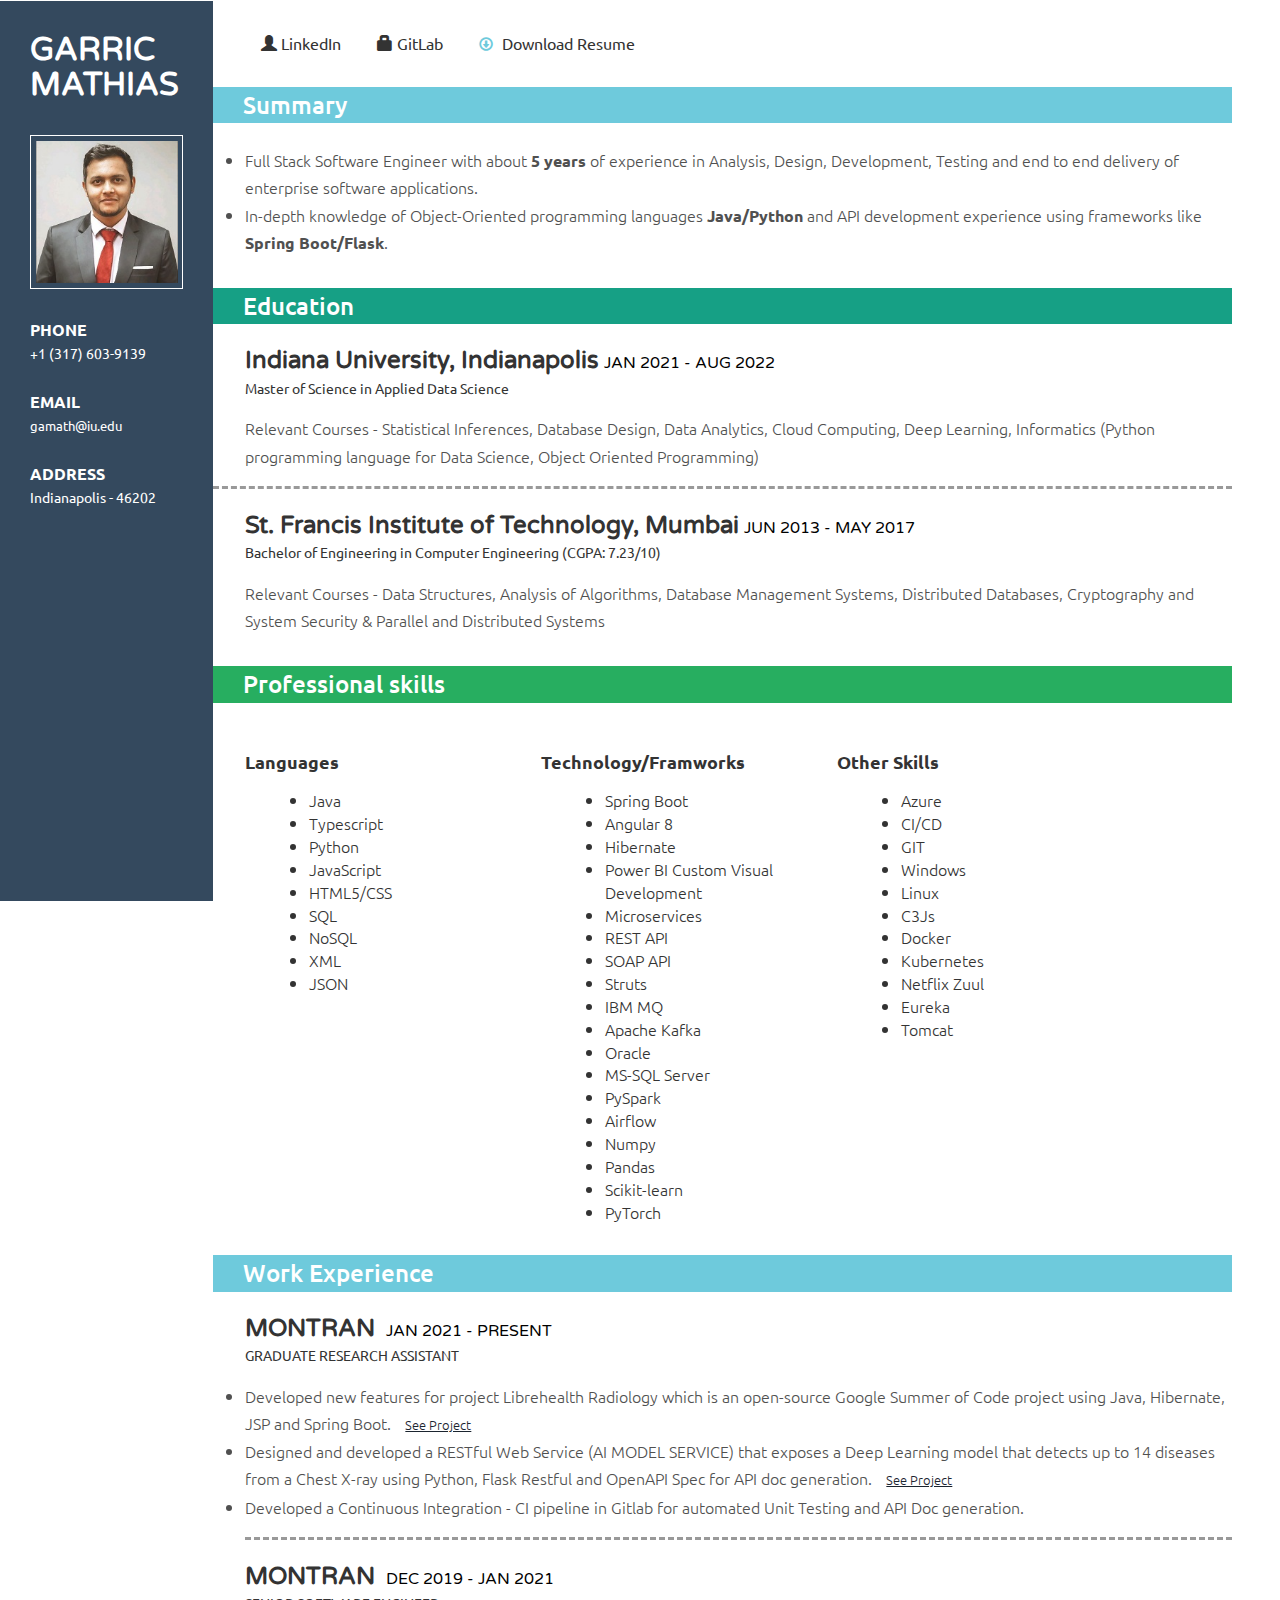
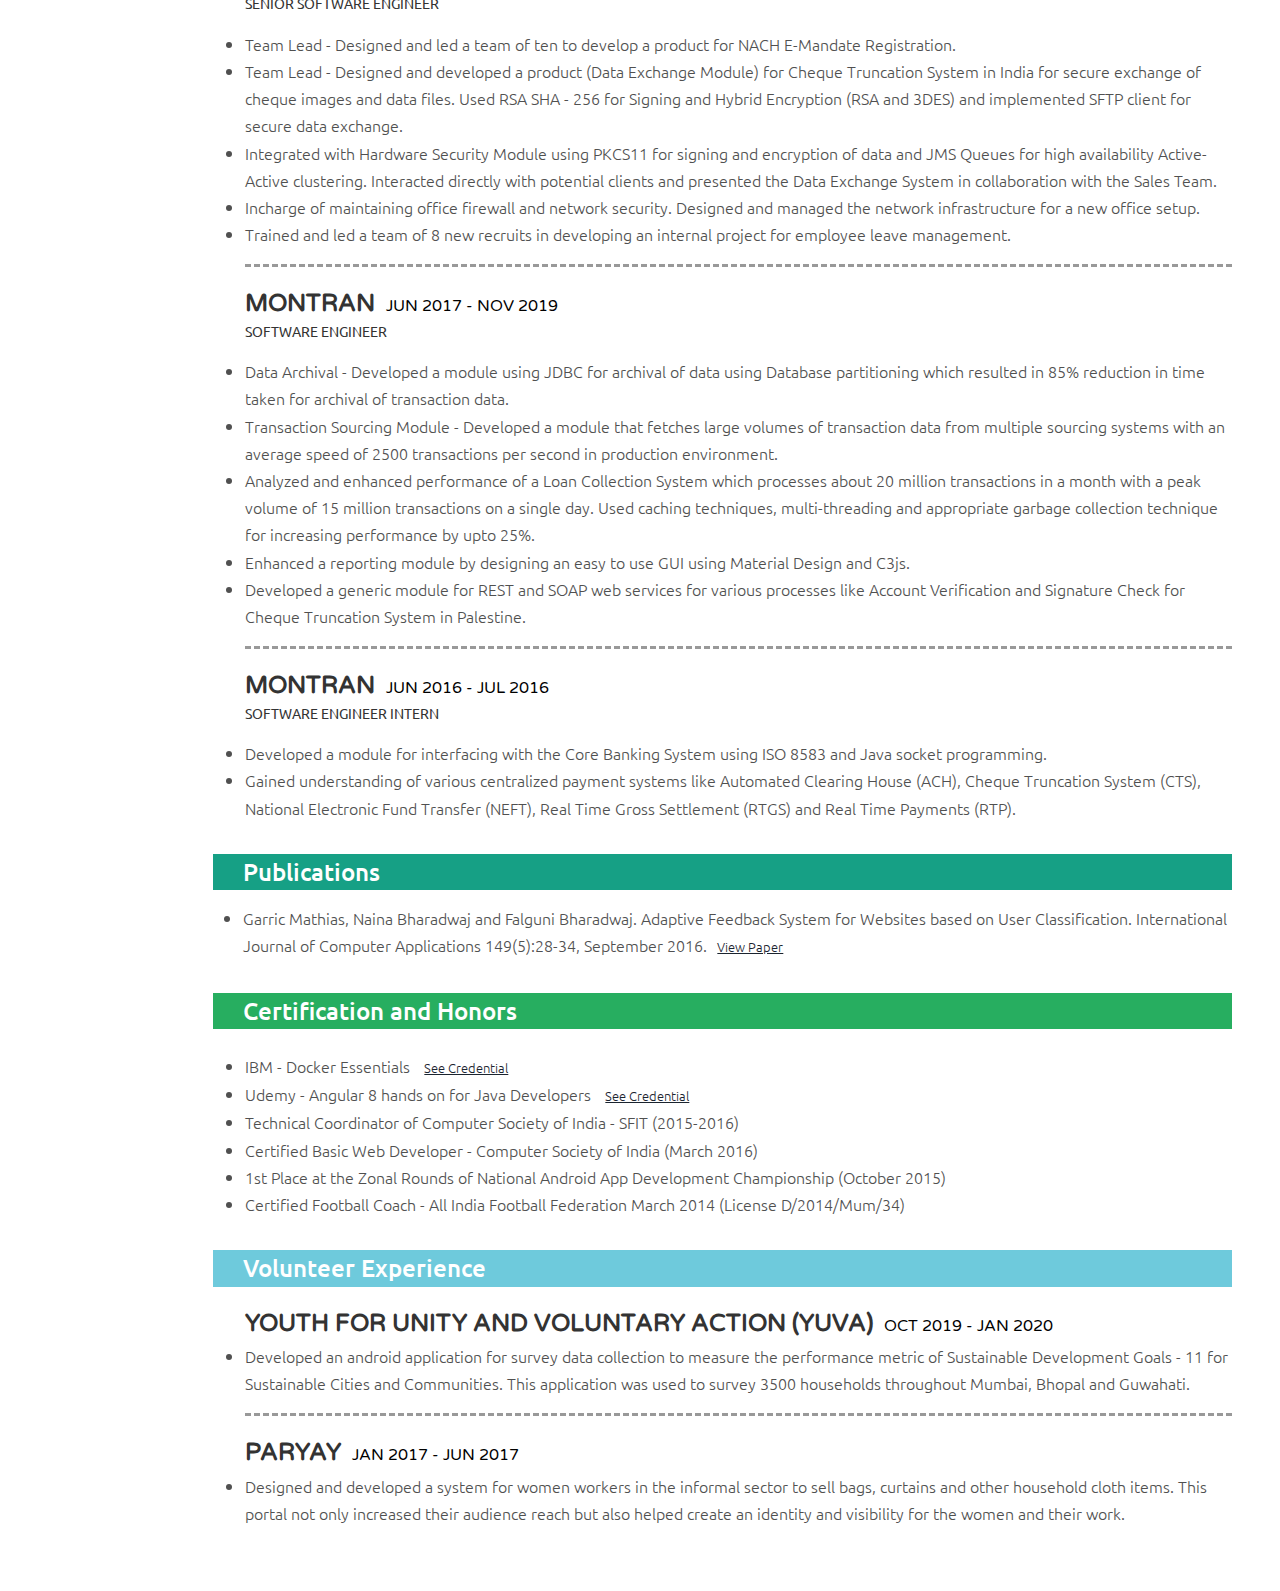
==== index.html @ db4ab3d2 "Update index.html" ====
<!DOCTYPE HTML>
<html>
<head>
<title>Garric Mathias</title>
<link href="css/bootstrap.css" rel='stylesheet' type='text/css' />
<script src="js/jquery.min.js"></script>
 <link href="css/dashboard.css" rel="stylesheet">
<link href="css/style.css" rel='stylesheet' type='text/css' />


<meta name="viewport" content="width=device-width, initial-scale=1">
<meta http-equiv="Content-Type" content="text/html; charset=utf-8" />
<script type="application/x-javascript"> addEventListener("load", function() { setTimeout(hideURLbar, 0); }, false); function hideURLbar(){ window.scrollTo(0,1); } </script>
<link href='http://fonts.googleapis.com/css?family=Ubuntu:300,400,500,700' rel='stylesheet' type='text/css'>
<link href='http://fonts.googleapis.com/css?family=Varela+Round' rel='stylesheet' type='text/css'>
<!-- start menu -->
  
</head>
<body>
<!-- header -->
<div class="col-sm-3 col-md-2 sidebar">
		 <div class="sidebar_top">
			 <h1>GARRIC MATHIAS</h1> 
			 <img src="images/g4.jpg" alt=""/>
		 </div>
		<div class="details">
			 <h3>PHONE</h3>
			 <p>+1 (317) 603-9139  </p>
			 <h3>EMAIL</h3>
			 <p><a href="gamath@iu.edu">gamath@iu.edu</a></p>
			 <address>
			 <h3>ADDRESS</h3>
			 <!-- <span>805 Lockefield Street</span>-->
			 <span>Indianapolis - 46202</span>
			 <!-- <span>Indiana, USA</span> -->
			 </address>
			 
		</div>
		<div class="clearfix"></div>
</div>
<!---->
<link href="css/popuo-box.css" rel="stylesheet" type="text/css" media="all"/>
<script src="js/jquery.magnific-popup.js" type="text/javascript"></script>
	<!---//pop-up-box---->			
<div class="col-sm-9 col-sm-offset-3 col-md-10 col-md-offset-2 main">
	 <div class="content">
		 <div class="details_header">
			 <ul>	
				 <li><a href="https://www.linkedin.com/in/garric/" target="_blank"><span class="glyphicon glyphicon-user" aria-hidden="true"></span> LinkedIn</a></li>
				 <li><a href="https://gitlab.com/garricm/" target="_blank"><span class="glyphicon glyphicon-lock" aria-hidden="true"></span> GitLab</a></li>
				 <li><a href="https://drive.google.com/file/d/1aQ9_3GrFvq77bqEV9l-AvUtqnCA7MaeK/view?usp=sharing" target="_blank"><span class="glyphicon glyphicon-download" aria-hidden="true"></span>Download Resume</a></li>
				 <div id="small-dialog" class="mfp-hide">
					 <img src="images/g4.jpg" alt=""/>
				 </div>
				 <script>
						$(document).ready(function() {
						$('.popup-with-zoom-anim').magnificPopup({
							type: 'inline',
							fixedContentPos: false,
							fixedBgPos: true,
							overflowY: 'auto',
							closeBtnInside: true,
							preloader: false,
							midClick: true,
							removalDelay: 300,
							mainClass: 'my-mfp-zoom-in'
						});
																						
						});
				</script>
			 </ul>
		 </div>
		 <div class="company">
			 <h3 class="clr1">Summary</h3>
			 <div class="company_details">
				 <ul>
					<!--<li>
						Graduate student pursuing a Masters degree in <b>Applied Data Science</b> seeking to bridge the gap between Data Scientists and Software Engineers.
					</li>-->
					<li>
						Full Stack Software Engineer with about <b>5 years</b> of experience in Analysis, Design, Development, Testing and end to end delivery of enterprise software applications. 
					</li>
					<li>
						In-depth knowledge of Object-Oriented programming languages <b>Java/Python</b> and API development experience using frameworks like <b>Spring Boot/Flask</b>.
					</li>
				</ul>
			 </div>
		 </div>
		 <div class="company">
			 <h3 class="clr3">Education</h3>
			 <div class="education_details">
				<h4>Indiana University, Indianapolis<span>JAN 2021 - AUG 2022</span></h4>
				<h6>Master of Science in Applied Data Science</h6>
				<p>Relevant Courses - Statistical Inferences, Database Design, Data Analytics, Cloud Computing, Deep Learning, Informatics (Python programming language for Data Science, Object Oriented Programming)</p>
			</div>
			<p class="cmpny1"></p>
			 <div class="education_details">
				 <h4>St. Francis Institute of Technology, Mumbai<span>JUN 2013 - MAY 2017</span></h4>
				 <h6>Bachelor of Engineering in Computer Engineering (CGPA: 7.23/10)</h6>
				 <p>Relevant Courses - Data Structures, Analysis of Algorithms, Database Management Systems, Distributed Databases, Cryptography and System Security & Parallel and Distributed Systems</p>
			 </div>
		 </div>
		 <div class="skills">
			 <h3 class="clr2">Professional skills</h3>
			 <div class="skill_info">
			 </div>
			 <div class="skill_list">
				 <div class="skill1">
					 <h4>Languages</h4>
					 <ul style="color: #999;font-weight: 300;">	
						<li>Java</li>
						<li>Typescript</li>
						<li>Python</li>
						<li>JavaScript</li>
						<li>HTML5/CSS</li>
						<li>SQL</li>
						<li>NoSQL</li>
						<li>XML</li>
						<li>JSON</li>
					 </ul>
				 </div>
				 <div class="skill2">
					 <h4>Technology/Framworks</h4>
					 <ul style="color: #999;font-weight: 300;">					 
						<li>Spring Boot</li>
						<li>Angular 8</li>
						<li>Hibernate</li>
						<li>Power BI Custom Visual Development</li>
						<li>Microservices</li>
						<li>REST API</li>
						<li>SOAP API</li>
						<li>Struts</li>
						<li>IBM MQ</li>
						<li>Apache Kafka</li>
						<li>Oracle</li>
						<li>MS-SQL Server</li>
						<li>PySpark</li>
						<li>Airflow</li>
						<li>Numpy</li>
						<li>Pandas</li>
						<li>Scikit-learn</li>
						<li>PyTorch</li> 
					 </ul>
				 </div>
				 <div class="skill1">
					 <h4>Other Skills</h4>
					 <ul style="color: #999;font-weight: 300;">		 
						<li>Azure</li>
						<li>CI/CD</li>
						<li>GIT</li> 
						<li>Windows</li>
						<li>Linux</li>
						<li>C3Js</li>
						<li>Docker</li>
						<li>Kubernetes</li> 
						<li>Netflix Zuul</li>
						<li>Eureka</li>
						<li>Tomcat</li>
					 </ul>
				 </div>
				 <div class="clearfix"></div>
			 </div>
		 </div>
		 <div class="education">
			 <h3 class="clr1">Work Experience</h3>
			 <div class="company_details">
				 <h4>MONTRAN <span>JAN 2021 - PRESENT</span></h4>
				 <h6>GRADUATE RESEARCH ASSISTANT</h6>
					<ul>
						<li>
							Developed new features for project Librehealth Radiology which is an open-source Google Summer of Code project using Java, Hibernate, JSP and Spring Boot. <a href="https://gitlab.com/librehealth/radiology/lh-radiology" target="_blank" style="margin: 10px;font-size: 0.8em;text-decoration: underline;">See Project</a>
						</li>
						<li>
							Designed and developed a RESTful Web Service (AI MODEL SERVICE) that exposes a Deep Learning model that detects up to 14 diseases from a Chest X-ray using Python, Flask Restful and OpenAPI Spec for API doc generation. <a href="https://gitlab.com/librehealth/radiology/lh-radiology-aimodel-service" target="_blank" style="margin: 10px;font-size: 0.8em;text-decoration: underline;">See Project</a> 
						</li> 
						<li>
							Developed a Continuous Integration - CI pipeline in Gitlab for automated Unit Testing and API Doc generation.
						</li>
					</ul>
				<p class="cmpny1">
				</p>
			 </div>
			 <div class="company_details">
				 <h4>MONTRAN <span>DEC 2019 - JAN 2021</span></h4>
				 <h6>SENIOR SOFTWARE ENGINEER</h6>
					<ul>
						<li>
							Team Lead - Designed and led a team of ten to develop a product for NACH E-Mandate Registration.
						</li>
						<li>
							Team Lead - Designed and developed a product (Data Exchange Module) for Cheque Truncation System in India for secure exchange of cheque images and data files. Used RSA SHA - 256 for Signing and Hybrid Encryption (RSA and 3DES) and implemented SFTP client for secure data exchange.
						</li> 
						<li>
							Integrated with Hardware Security Module using PKCS11 for signing and encryption of data and JMS Queues for high availability Active-Active clustering. Interacted directly with potential clients and presented the Data Exchange System in collaboration with the Sales Team.
						</li>
						<li>
							Incharge of maintaining office firewall and network security. Designed and managed the network infrastructure for a new office setup.
						</li>
						<li>
							Trained and led a team of 8 new recruits in developing an internal project for employee leave management.
						</li>
					</ul>
				<p class="cmpny1">
				</p>
			 </div>
			 <div class="company_details">
				 <h4>MONTRAN <span>JUN 2017 - NOV 2019</span></h4>
				 <h6>SOFTWARE ENGINEER</h6>
				 <ul>
					<li>
						Data Archival - Developed a module using JDBC for archival of data using Database partitioning which resulted in 85% reduction in time taken for archival of transaction data.
					</li> 
					<li>
						Transaction Sourcing Module - Developed a module that fetches large volumes of transaction data from multiple sourcing systems with an average speed of 2500 transactions per second in production environment.
					</li>
					<li>
						Analyzed and enhanced performance of a Loan Collection System which processes about 20 million transactions in a month with a peak volume of 15 million transactions on a single day. Used caching techniques, multi-threading and appropriate garbage collection technique for increasing performance by upto 25%.
					</li>
					<li>
						Enhanced a reporting module by designing an easy to use GUI using Material Design and C3js. 
					</li>
					<li>
						Developed a generic module for REST and SOAP web services for various processes like Account Verification and Signature Check for Cheque Truncation System in Palestine.
					</li>
				</ul>
				 <p class="cmpny1"></p>
			 </div>
			 <div class="company_details">
				 <h4>MONTRAN <span>JUN 2016 - JUL 2016</span></h4>
				 <h6>SOFTWARE ENGINEER INTERN</h6>
				 <ul>
					<li>
						Developed a module for interfacing with the Core Banking System using ISO 8583 and Java socket programming.
					</li> 
					<li>
						Gained understanding of various centralized payment systems like Automated Clearing House (ACH),  Cheque Truncation System (CTS), National Electronic Fund Transfer (NEFT), Real Time Gross Settlement (RTGS) and Real Time Payments (RTP).
					</li>
				</ul>
				 <!--<p class="cmpny1"></p>-->
			 </div>
			 <!--
			 <div class="company_details">
				 <h4>SPORTS KARMA LLP <span>DEC 2015 - MAR 2016</span></h4>
				 <h6>Web Developer Intern</h6>
				 <ul>
					<li>
						Designed and developed an e-commerce website for ordering sports equipment with integration with Payment Gateway.
					</li> 
					<li>
						Developed an image processing module in Javascript using Fabric.js for customization of sports equipments.
					</li>
				</ul>
				 <p class="cmpny1"></p>
			 </div>
			 <div class="company_details">
				 <h4>PIFA SPORTS PRIVATE LTD <span>JAN 2013 - MAR 2016</span></h4>
				 <h6>Football Academy Coach (Part Time)</h6>
				 <ul>
					<li>
						Mentored students of various age groups and taught them basic and advanced football skills.
					</li> 
					<li>
						Focused on overall growth and  development of students including developing a sense of team spirit, leadership and other interpersonal skills.
					</li>
				</ul>
			 </div> -->
		 </div>
		 <div class="company">
			 <h3 class="clr3">Publications</h3>
			 <div class="publications">
				<ul style="margin-left: 30px;margin-top: 15px;">
					<li>
						Garric Mathias, Naina Bharadwaj and Falguni Bharadwaj. Adaptive Feedback System for Websites based on User Classification. International Journal of Computer Applications 149(5):28-34, September 2016.<a href="https://www.ijcaonline.org/archives/volume149/number5/mathias-2016-ijca-911401.pdf" target="_blank" target="_blank" style="margin: 10px;font-size: 0.8em;text-decoration: underline;">View Paper</a>
					</li> 
				</ul>
			 </div>
		 </div>
		 <div class="education">
			 <h3 class="clr2">Certification and Honors</h3>
			 <div class="company_details">
				 <ul>
					<li>
						IBM - Docker Essentials <a href="https://www.youracclaim.com/badges/3c17ceaf-ecb6-4351-b8b8-a1ec279a0572/linked_in_profile" target="_blank" target="_blank" style="margin: 10px;font-size: 0.8em;text-decoration: underline;">See Credential</a>
					</li>  
					<li>
						Udemy - Angular 8 hands on for Java Developers <a href="https://www.udemy.com/certificate/UC-005c0bad-1947-401c-bd04-7c2d04f0e0c8/" target="_blank" target="_blank" style="margin: 10px;font-size: 0.8em;text-decoration: underline;">See Credential</a>
					</li> 
					<li>
						Technical Coordinator of Computer Society of India - SFIT (2015-2016)
					</li> 
					<li>
						Certified Basic Web Developer - Computer Society of India (March 2016)
					</li>
					<li>
						1st Place at the Zonal Rounds of National Android App Development Championship (October 2015)
					</li>
					<li>
						Certified Football Coach - All India Football Federation March 2014 (License D/2014/Mum/34)
					</li>
				</ul>
			 </div>
		 </div>
		 <div class="company">
			 <h3 class="clr1">Volunteer Experience</h3>
			 <div class="company_details">
				 <h4>YOUTH FOR UNITY AND VOLUNTARY ACTION (YUVA) <span>OCT 2019 - JAN 2020</span></h4>
				 <ul>
					<li>
						Developed an android application for survey data collection to measure the performance metric of Sustainable Development Goals - 11 for Sustainable Cities and Communities. This application was used to survey 3500 households throughout Mumbai, Bhopal and Guwahati.
					</li>
				</ul>
				 <p class="cmpny1"></p>
			 </div>
			 <div class="company_details">
				 <h4>PARYAY <span>JAN 2017 - JUN 2017</span></h4>
				 <ul> 
					<li>
						Designed and developed a system for women workers in the informal sector to sell bags, curtains and other household cloth items. This portal not only increased their audience reach but also helped create an identity and visibility for the women and their work.
					</li>
				</ul>
			 </div>
		 </div>
	 </div>
</div>
<!---->
</body>
</html>
---- css/dashboard.css ----
/*
 * Base structure
 */

/* Move down content because we have a fixed navbar that is 50px tall */
body {
  padding-top: 50px;
}


/*
 * Global add-ons
 */

.sub-header {
  padding-bottom: 10px;
  border-bottom: 1px solid #eee;
}

/*
 * Top navigation
 * Hide default border to remove 1px line.
 */
.navbar-fixed-top {
  border: 0;
}

/*
 * Sidebar
 */

/* Hide for mobile, show later */
.sidebar {
  display:block;
}
@media (min-width: 768px) {
  .sidebar {
    position: fixed;
    top: 51px;
    bottom: 0;
    left: 0;
    z-index: 1000;
    display: block;
    padding: 20px;
    overflow-x: hidden;
    overflow-y: auto; /* Scrollable contents if viewport is shorter than content. */
    background-color: #f5f5f5;
  }
}

/* Sidebar navigation */
.nav-sidebar {
  margin-right: -21px; /* 20px padding + 1px border */
  margin-bottom: 20px;
  margin-left: -20px;
}
.nav-sidebar > li > a {
  padding-right: 20px;
  padding-left: 20px;
}
.nav-sidebar > .active > a,
.nav-sidebar > .active > a:hover,
.nav-sidebar > .active > a:focus {
  color: #fff;
  background-color: #428bca;
}


/*
 * Main content
 */

.main {
  padding: 20px;
}
@media (min-width: 768px) {
  .main {
    padding-right: 40px;
    padding-left: 40px;
  }
}
.main .page-header {
  margin-top: 0;
}


/*
 * Placeholder dashboard ideas
 */

.placeholders {
  margin-bottom: 30px;
  text-align: center;
}
.placeholders h4 {
  margin-bottom: 0;
}
.placeholder {
  margin-bottom: 20px;
}
.placeholder img {
  display: inline-block;
  border-radius: 50%;
}
---- css/style.css ----
h4, h5, h6,
h1, h2, h3 {margin: 0;}
ul, ol {margin: 0; padding:0;}
p {margin: 0;}
html, body{
	font-family: 'Ubuntu', sans-serif;
	font-size: 100%;
	background: #ffffff;
}
body a{
	transition:0.5s all;
	-webkit-transition:0.5s all;
	-moz-transition:0.5s all;
	-o-transition:0.5s all;
	-ms-transition:0.5s all;
}	
body {
  padding-top:0px;
}
a:focus {
  outline: thin dotted;
  outline: 0px auto -webkit-focus-ring-color;
  outline-offset: 0px;
  text-decoration:none;
}
/*-- header_top --*/
.sidebar{
  background:#34495e;
  top: 0px;
  padding:2em 30px;
}
.sidebar h1{
	font-size:2.5em;
	font-weight:700;
	margin-bottom:1em;
	COLOR:#fff;
	font-family: 'Varela Round', sans-serif;
	
}
.sidebar img{
	border:1px solid #fff;
	padding:0.3em;
	width:100%;
}
.details{
	margin-top:2em;
}
.details h3{
	font-weight:600;
	font-size:1em;
	color:#fff;
}  

.details p{
	color:#FFF;
	font-size:0.9em;
	margin:5px 0 2em 0;
}
.details p a{
	color:#FFF;
	font-size:0.9em;
}
address h3{
	margin-bottom:5px;
}
address span{
	display:block;
	color:#FFF;
	font-size:0.9em;
	line-height:1.5em;
}
/*----*/
.main{  
  padding:2em 0;
}
.content{
	margin-right:3em;
}
.glyphicon {
  top:1px;
}
.glyphicon-file:before,.glyphicon-print:before,.glyphicon-envelope:before,.glyphicon-picture:before,.glyphicon-download:before{
    margin-right: 9px;
  font-size: 14px;
  color: #6ecadc;
}
.details_header{
	padding: 0em 1em 0 2em;
}
.details_header ul li{
	display:inline-block;
}
.details_header ul li a{
	padding:0 1em;
	color:#333;
}
.details_header ul li a:hover{
	color:#6ecadc;
}
.company {
	margin:2em 0;
}
.company h3{
  color: #FFF;
  padding: 5px 41px 5px 30px;
  display: inline-block;
}
.skills h3{
  color: #FFF;
  padding: 5px 98px 5px 30px;
  display: inline-block;
}
.company_details,.education_details {
	padding:1.5em 0 0em 2em;
}
.company_details h4,.education_details h4{
	color:#333;
	font-weight:600;
	font-size:1.5em;
	margin-bottom:6px;
	font-family: 'Varela Round', sans-serif;
}
.company_details h4 span,.education_details h4 span{
	font-size: 0.65em;
  margin-left: 5px;
  color: #000;
  font-weight:400;
}
.company_details h6,.education_details h6{
	font-weight:400;
	margin-bottom:1.3em;
	font-size:0.9em;
}
.company_details p,.company_details ul, .skill_info p,.education_details p, .publications ul {
	color:#505050;
	font-weight:300;
	line-height:1.7em;
}
.cmpny1{
	border-bottom:3px dashed #999;
	padding-bottom:1em;
}
.skills{
	margin:2em 0;
}
.skill_info {
	padding:1.5em 0 0 2em;
}
.skill_list{
	padding:1.5em 0 0 2em;
}
.skill1,.skill2{
	 float:left;
	 width:30%;
}
.skill1 h4,.skill2 h4{
	color:#333;
	font-weight:600;
	margin-bottom:1em;
	display:inline-block;
}
.skill1 ul,.skill2 ul{
	padding-left:4em;
}
.skill1 ul li,.skill2 ul li{
	color:#333;
}
.education  h3{
  background: #999;
  color: #FFF;
  padding: 5px 190px 5px 30px;
  display: inline-block;
}
h3.clr1{
  width: 100%;
	background:#6ecadc;
}
h3.clr2{
  width: 100%;
	background:#27ae60;
}
h3.clr3{
  width: 100%;
	background:#16a085;
}
.copywrite{
	padding-left:2em;
	margin-top:1em;
}
.copywrite p{
	color:#999;
	font-size:0.9em;
}
.copywrite p a{
	color:#999;
}
.copywrite p a:hover{
	color:#6ecadc;
}
.contact-grid form{
	padding:2em 0 0 2em;
}
.contact-grid input[type="text"], .contact-grid textarea {
  width: 80%;
  padding: 0.7em;
  margin: 0.5em 0;
  background: none;
  outline: none;
  border: 1px solid #A09F9F;
  font-size: 1em;
  color: #A09F9F;
  -webkit-appearance: none;
}
.send input[type="submit"] {
  width: 14%;
  font-size: 1.1em;
  background:#e9a820;
  padding: 0.4em 0.8em;
  text-align: center;
  color: #fff;
  border: none;
  outline: none;
  -webkit-appearance: none;
}
.send input[type="submit"]:hover {
  background: #6ecadc;
}
.contact-grid textarea {
  resize: none;
}
.map{
	padding:2em 0 0 2em;
}
.map iframe {
  width: 100%;
  height: 350px;
  border: none;
}
/*--responsive--*/
@media (max-width: 1366px){
.sidebar h1 {
  font-size: 2em;
}
}
@media (max-width: 1024px){
.sidebar {
  padding: 2em 17px;
  width:20%;
}
.sidebar h1 {
  font-size: 1.6em;
}
.main {
  margin-left: 19.666667%;
  width: 80%;
}
}
@media (max-width: 768px){
.sidebar {
  width: 22%;
}
.main {
  margin-left: 21.666667%;
  width: 78%;
}
.sidebar h1 {
  font-size: 1.4em;
}
.sidebar img {
  padding: 0.5em;
  width: 89%;
}
.details_header {
  padding: 0em 1em 0 1em;
}
.details_header ul li a {
  padding: 0 1em;
  font-size: 0.9em;
}
.company h3,.skills h3,.education h3{
  font-size: 1.2em;
}
.company_details h4, .education_details h4 {
  font-size: 1.1em;
}
.company_details h6, .education_details h6 {
  font-size: 0.8em;
}
.company_details p,.company_details ul,.publications ul, .skill_info p, .education_details p {
  font-size: 0.8em;
}
.cmpny1 {
  padding-bottom: 1.5em;
}
.skill1, .skill2 {
  float: left;
  width: 50%;
}
.skill1 ul li,.skill2 ul li{
	font-size:0.85em;
}
.skill1 h4, .skill2 h4 {
  font-size: 1em;
}
.skill_list {
  padding: 0.7em 0 0 2em;
}
.details p {
  font-size: 0.75em;
}
address span {
  font-size: 0.8em;
}
.contact-grid input[type="text"], .contact-grid textarea {
  width: 100%;
  font-size: 0.8em;
}
.send input[type="submit"] {
  width: 20%;
  font-size:0.85em;
}
}
@media (max-width: 736px){
.sidebar {
  width: 100%;
}
.main {
  margin-left: 0;
  width: 100%;
}
.sidebar_top{
	width:30%;
	float:left;
	margin-right:5%;
}
.details{
	width:30%;
	float:right;
}
}
@media (max-width: 640px){
.sidebar {
  width: 100%;
}
.main {
  margin-left: 0;
  width: 100%;
}
.sidebar_top{
	width:30%;
	float:left;
	margin-right:5%;
}
.details{
	width:30%;
	float:right;
}
.sidebar img{
	width:100%;
}
.details p {
  font-size: 0.9em;
  margin: 5px 0 1em 0;
}
.details h3 {
  font-size: 0.9em;
}
}
@media (max-width: 600px){
address {
  margin-bottom:0px;
}
.sidebar_top {
  width: 32%;
}
.sidebar img {
  width: 85%;
}
}
@media (max-width: 568px){
.details_header ul li a {
  padding: 0 0.5em;
  font-size: 0.9em;
}
}
@media (max-width: 480px){
.content {
  margin-right: 2em;
}
.glyphicon-save:before, .glyphicon-print:before, .glyphicon-envelope:before, .glyphicon-picture:before,.glyphicon-download:before {
  margin-right: 6px;
  font-size: 12px;
}
.details_header ul li a {
  padding: 0 0.5em;
  font-size: 0.85em;
}
.details {
  width: 36%;
}
.sidebar h1 {
  font-size: 1.3em;
}
.sidebar_top {
  width: 38%;
}
address {
  margin-bottom: 0px;
}
.copywrite{
	padding-left:1em;
}
.map iframe {
  height: 246px;
}
}
@media (max-width: 414px){
.sidebar_top {
  width: 45%;
}
.sidebar img {
  width: 91%;
}
.details {
  width: 42%;
}
.details_header {
  padding: 0em 0em 0 1em;
}
.details_header ul li a {
  padding: 0 0.3em;
  font-size: 0.75em;
}
.skill1 ul, .skill2 ul {
  padding-left: 3em;
}
}
@media (max-width: 384px){
.sidebar h1 {
  font-size: 1.2em;
}
.details {
  width: 45%;
}
.details_header ul {
  text-align: center;
}
.details_header ul li a {
  padding: 0 1em;
  font-size: 0.75em;
}
.main {
  padding: 1em 0 2em 0;
}
.company_details, .education_details,.skill_info  {
  padding: 1em 0 0em 1em;
}
.company h3 {
  padding: 5px 41px 5px 16px;
}
.company_details h4, .education_details h4 {
  font-size: 0.9em;
}
.company_details h6, .education_details h6 {
  font-size: 0.6em;
}
.company {
  margin: 1em 0;
}
.skills {
  margin: 1em 0;
}
.company h3, .skills h3, .education h3 {
  font-size: 1em;
}
.skills h3 {
  padding: 5px 98px 5px 16px;
}
.skill1 ul, .skill2 ul {
  padding-left: 2em;
}
.skill1 ul li, .skill2 ul li {
  font-size: 0.75em;
}
.skill_list {
  padding: 0.5em 0 0 1.5em;
}
.education h3 {
  padding: 5px 190px 5px 16px;
}
.copywrite p{
	font-size:0.7em;
}
}
@media (max-width: 375px){
.sidebar h1 {
  font-size: 1em;
}
.sidebar img {
  width: 70%;
}
.details h3 {
  font-size: 0.8em;
}
.details p {
  font-size: 0.75em;
  margin: 5px 0 0.5em 0;
}
address span {
  font-size: 0.7em;
}
.sidebar {
  padding: 1.5em 17px 1em 17px;
}
.details_header {
  padding: 0em 0em 0 1em;
  text-align: center;
}
.details_header ul li a {
  line-height: 2em;
}
}
@media (max-width: 320px){
.sidebar_top {
  width: 50%;
}
.sidebar img {
  width: 80%;
}
.details h3 {
  font-size: 0.7em;
}
.content {
  margin-right: 1em;
}
.details_header ul li a {
  padding: 0 0.5em;
  font-size: 0.75em;
}
.skill1 h4, .skill2 h4 {
  font-size: 0.85em;
}
.skill1 ul, .skill2 ul {
  padding-left: 1.5em;
}
}
---- css/popuo-box.css ----
/* Styles for dialog window */
#small-dialog,#small-dialog1{
	padding:20px;
	text-align: left;
	max-width: 650px;
	margin: 40px auto;
	position: relative;
	text-align:center;
}
#small-dialog-it,#small-dialog-in,#small-dialog-fr,#small-dialog-sh,#small-dialog-sf,#small-dialog-su,#small-dialog-me,#small-dialog-ch,#small-dialog-pi,#small-dialog-am {
	background: white;
	padding:20px;
	text-align: left;
	max-width: 450px;
	margin: 40px auto;
	position: relative;
	text-align:center;
}
a.play-icon.popup-with-zoom-anim img:hover {
	opacity: 0.5;
	transition:0.5s all;
	-webkit-transition:0.5s all;
	-o-transition:0.5s all;
	-moz-transition:0.5s all;
	-ms-transition:0.5s all;
}
.portfolio-items{
	text-align:center;
	margin:0 auto;
}
.portfolio-items img{
	width:100%;
}
.portfolio-items h4{
	margin:1em 0;
	font-size:25px;
	color:#a63d56;
}
.portfolio-items p{
	text-align:justify;
}
/**

/**
 * Fade-zoom animation for first dialog
 */

/* start state */
.my-mfp-zoom-in #small-dialog {
opacity: 0;
-webkit-transition: all 0.2s ease-in-out;
-moz-transition: all 0.2s ease-in-out;
-o-transition: all 0.2s ease-in-out;
transition: all 0.2s ease-in-out;
-webkit-transform: scale(0.8);
-moz-transform: scale(0.8);
-ms-transform: scale(0.8);
-o-transform: scale(0.8);
transform: scale(0.8);
}
/* animate in */
.my-mfp-zoom-in.mfp-ready #small-dialog {
opacity: 1;
-webkit-transform: scale(1);
-moz-transform: scale(1);
-ms-transform: scale(1);
-o-transform: scale(1);
transform: scale(1);
}
/* animate out */
.my-mfp-zoom-in.mfp-removing #small-dialog {
-webkit-transform: scale(0.8);
-moz-transform: scale(0.8);
-ms-transform: scale(0.8);
-o-transform: scale(0.8);
transform: scale(0.8);
opacity: 0;
}
/* Dark overlay, start state */
.my-mfp-zoom-in.mfp-bg {

-webkit-transition: opacity 0.3s ease-out;
-moz-transition: opacity 0.3s ease-out;
-o-transition: opacity 0.3s ease-out;
transition: opacity 0.3s ease-out;
}
/* animate out */
.my-mfp-zoom-in.mfp-removing.mfp-bg {
opacity: 0;
}
/**
/* Magnific Popup CSS */
.mfp-bg {
  top: 0;
  left: 0;
  width: 100%;
  height: 100%;
  z-index: 1042;
  overflow: hidden;
  position: fixed;
  background:#fff;
 }

.mfp-wrap {
  top: 0;
  left: 0;
  width: 100%;
  height: 100%;
  z-index: 1043;
  position: fixed;
  outline: none !important;
  -webkit-backface-visibility: hidden; }

.mfp-container {
  text-align: center;
  position: absolute;
  width: 100%;
  height: 100%;
  left: 0;
  top: 0;
  padding: 0 8px;
  -webkit-box-sizing: border-box;
  -moz-box-sizing: border-box;
  box-sizing: border-box; }

.mfp-container:before {
  content: '';
  display: inline-block;
  height: 100%;
  vertical-align: middle; }

.mfp-align-top .mfp-container:before {
  display: none; }

.mfp-content {
  position: relative;
  display: inline-block;
  vertical-align: middle;
  margin: 0 auto;
  text-align: left;
  z-index: 1045; }

.mfp-inline-holder .mfp-content,
.mfp-ajax-holder .mfp-content {
  width: 100%;
  cursor: auto; }

.mfp-ajax-cur {
  cursor: progress; }

.mfp-zoom-out-cur,
.mfp-zoom-out-cur .mfp-image-holder .mfp-close {
  cursor: -moz-zoom-out;
  cursor: -webkit-zoom-out;
  cursor: zoom-out; }
.mfp-zoom {
  cursor: pointer;
  cursor: -webkit-zoom-in;
  cursor: -moz-zoom-in;
  cursor: zoom-in; }

.mfp-auto-cursor .mfp-content {
  cursor: auto; }

.mfp-close,
.mfp-arrow,
.mfp-preloader,
.mfp-counter {
  -webkit-user-select: none;
  -moz-user-select: none;
  user-select: none; }

.mfp-loading.mfp-figure {
  display: none; }

.mfp-hide {
  display: none !important; }
.mfp-content iframe{
	width:100%;
	min-height:500px;
}
.mfp-preloader {
  color: #cccccc;
  position: absolute;
  top: 50%;
  width: auto;
  text-align: center;
  margin-top: -0.8em;
  left: 8px;
  right: 8px;
  z-index: 1044; }

.mfp-preloader a {
  color: #cccccc; }

.mfp-preloader a:hover {
  color: white; }

.mfp-s-ready .mfp-preloader {
  display: none; }

.mfp-s-error .mfp-content {
  display: none; }

button.mfp-close,
button.mfp-arrow {
  overflow: visible;
  cursor: pointer;
  border: 0;
   background:#FFF;
  -webkit-appearance: none;
  display: block;
  padding: 0;
  z-index: 1046; }
button::-moz-focus-inner {
  padding: 0;
  border: 0; }

.mfp-close {
  width: 44px;
  height: 44px;
  line-height: 44px;
  position: absolute;
 right: 0px;
	top: -43px;
  text-decoration: none;
  text-align: center;
  padding: 0 0 18px 10px;
  color: white;
  font-style: normal;
  font-size: 28px;
  outline:none;
  font-family: 'Open Sans', sans-serif;		
 }
  .mfp-close:hover, .mfp-close:focus {
    opacity: 1; }

.mfp-close-btn-in .mfp-close {
  color: #333333; }

.mfp-image-holder .mfp-close,
.mfp-iframe-holder .mfp-close {
  color: white;
  right: -6px;
  text-align: right;
  padding-right: 6px;
  width: 100%; 
}
/*----*/
.login{
	border-bottom:2px solid #1c1c1c;
}
.login input[type="text"] {
	outline: none;
	padding:6px ;
	background: none;
	width: 93%;
	border: none;
	font-size:1.8em;
	color:#1c1c1c;	
}
.login input[type="submit"] {	
	width: 35px;
	height: 35px;
	background: url(../images/img-sprite.png) -622px -22px no-repeat ;
	padding: 0px 1px;
	border: none;
	cursor: pointer;
	outline: none;
	vertical-align: middle;
}
.search-top p{
	color:#818181;
	font-size:1.2em;
	line-height:1.5em;
	width:33%;
	text-align:center;
	padding: 1em 0;
}
@media all and (max-width:480px){
.login input[type="text"] {
	width: 88%;
	font-size: 1.4em;
}
.search-top p {
	width: 60%;
}
}
@media all and (max-width:320px){
.login input[type="text"] {
	width: 80%;
	font-size: 1.2em;
}
#small-dialog{
	padding:15px;
}
.search-top p {
	width: 70%;
	font-size:1em;
}
}
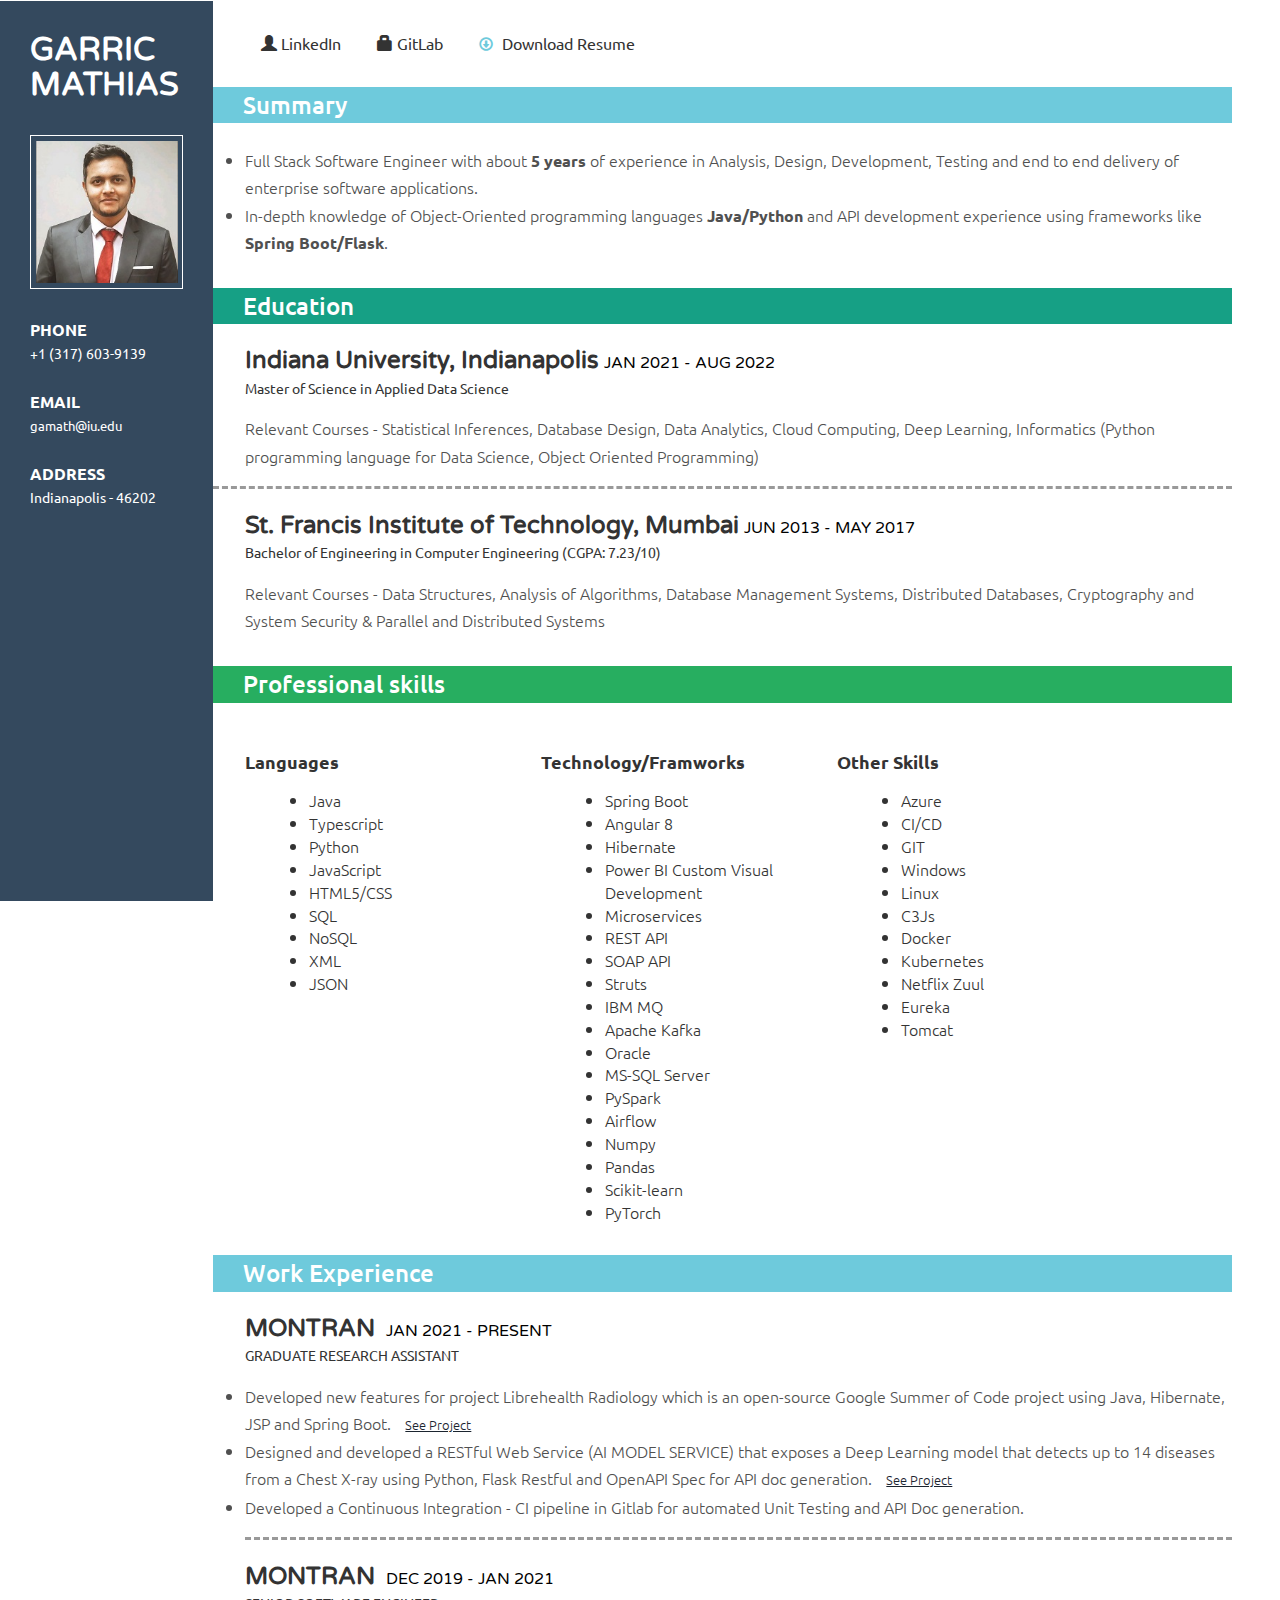
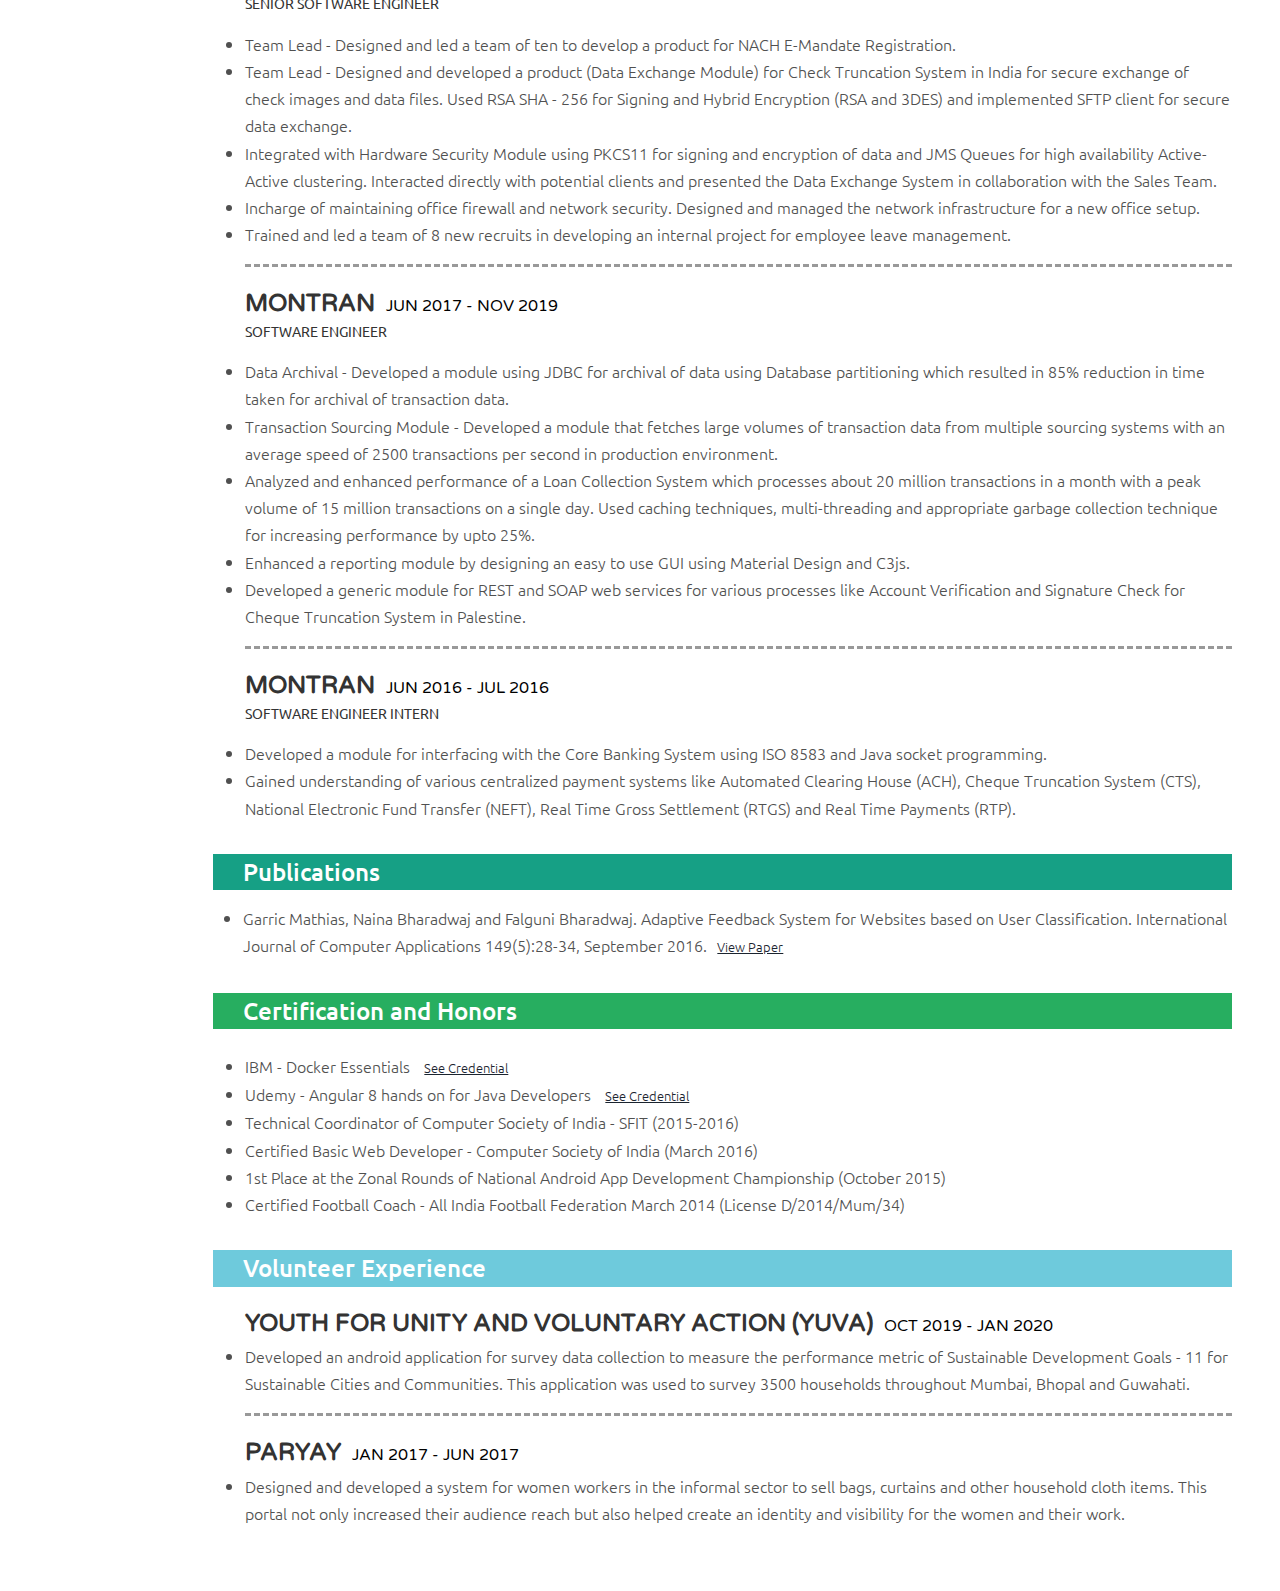
==== commit 56f72cc4: "Update index.html" ====
--- a/index.html
+++ b/index.html
@@ -188,7 +188,7 @@
 							Team Lead - Designed and led a team of ten to develop a product for NACH E-Mandate Registration.
 						</li>
 						<li>
-							Team Lead - Designed and developed a product (Data Exchange Module) for Cheque Truncation System in India for secure exchange of cheque images and data files. Used RSA SHA - 256 for Signing and Hybrid Encryption (RSA and 3DES) and implemented SFTP client for secure data exchange.
+							Team Lead - Designed and developed a product (Data Exchange Module) for Check Truncation System in India for secure exchange of check images and data files. Used RSA SHA - 256 for Signing and Hybrid Encryption (RSA and 3DES) and implemented SFTP client for secure data exchange.
 						</li> 
 						<li>
 							Integrated with Hardware Security Module using PKCS11 for signing and encryption of data and JMS Queues for high availability Active-Active clustering. Interacted directly with potential clients and presented the Data Exchange System in collaboration with the Sales Team.
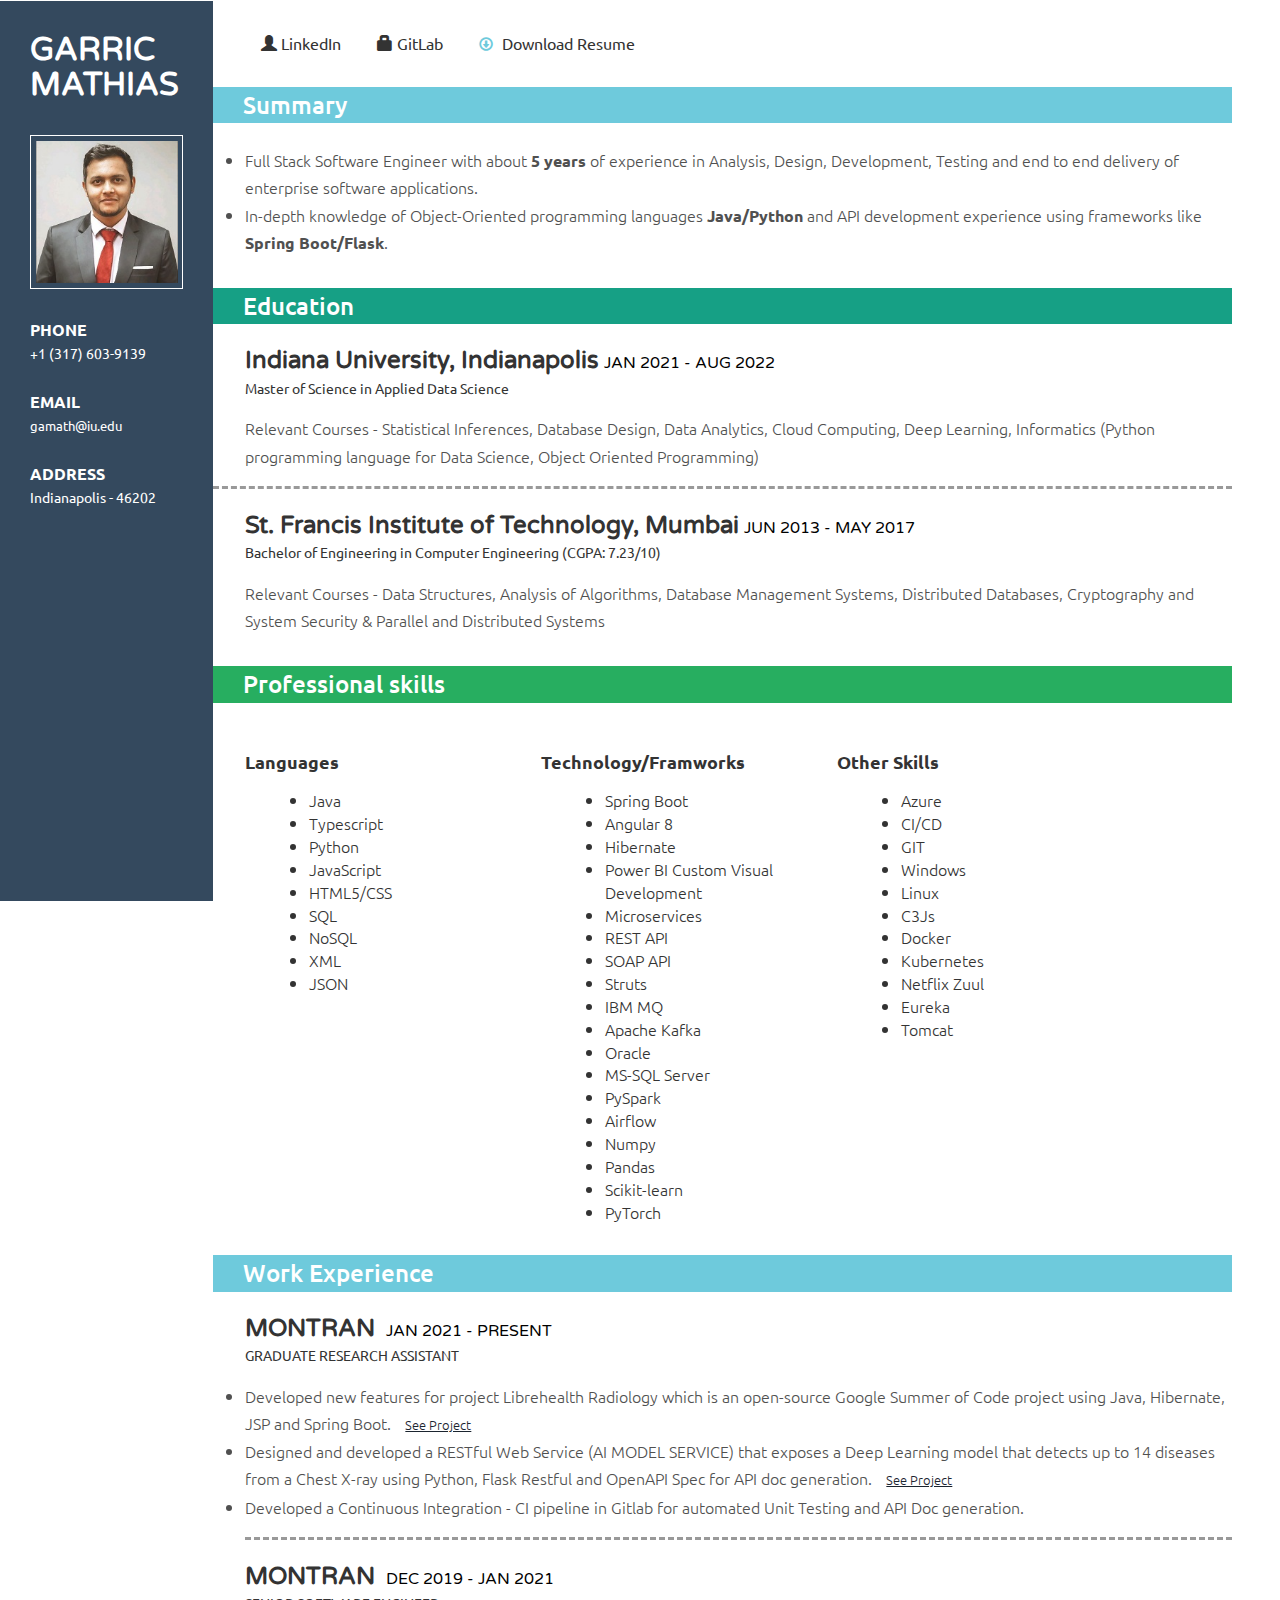
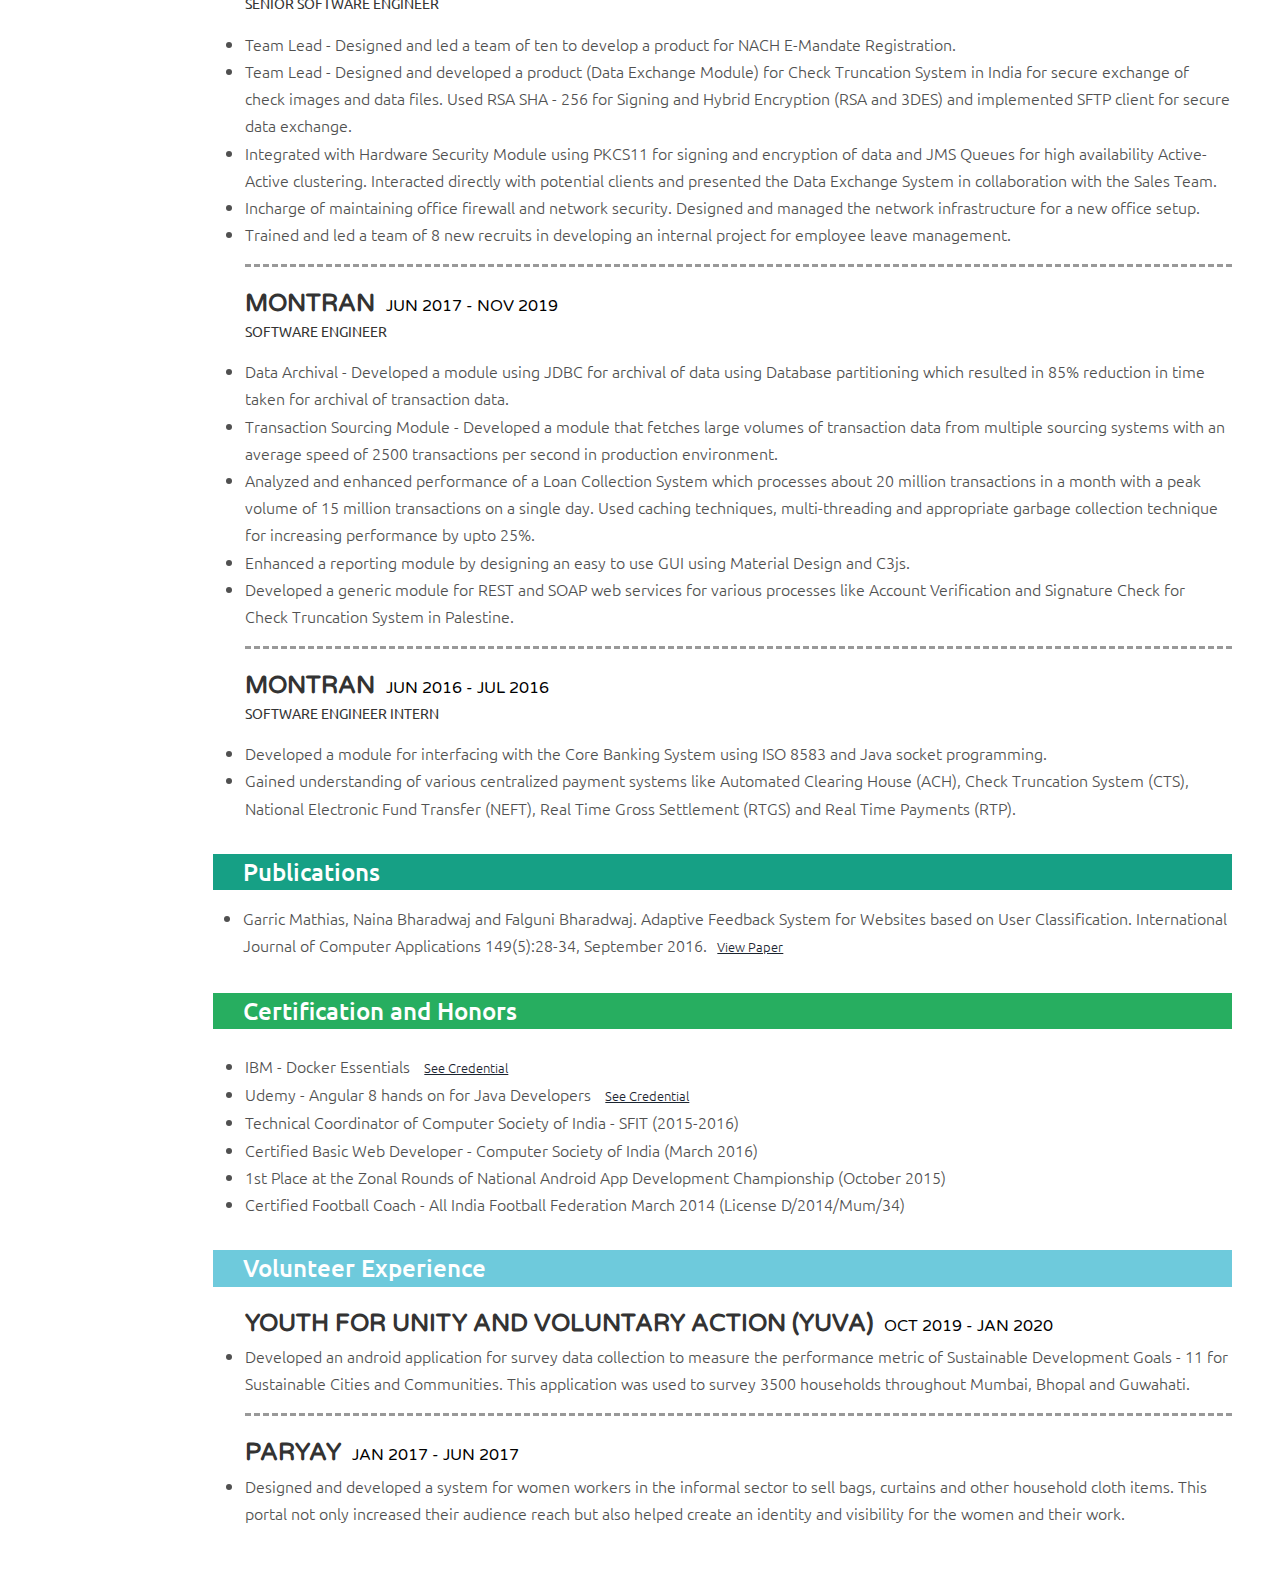
==== commit 919bc184: "Update index.html" ====
--- a/index.html
+++ b/index.html
@@ -220,7 +220,7 @@
 						Enhanced a reporting module by designing an easy to use GUI using Material Design and C3js. 
 					</li>
 					<li>
-						Developed a generic module for REST and SOAP web services for various processes like Account Verification and Signature Check for Cheque Truncation System in Palestine.
+						Developed a generic module for REST and SOAP web services for various processes like Account Verification and Signature Check for Check Truncation System in Palestine.
 					</li>
 				</ul>
 				 <p class="cmpny1"></p>
@@ -233,7 +233,7 @@
 						Developed a module for interfacing with the Core Banking System using ISO 8583 and Java socket programming.
 					</li> 
 					<li>
-						Gained understanding of various centralized payment systems like Automated Clearing House (ACH),  Cheque Truncation System (CTS), National Electronic Fund Transfer (NEFT), Real Time Gross Settlement (RTGS) and Real Time Payments (RTP).
+						Gained understanding of various centralized payment systems like Automated Clearing House (ACH),  Check Truncation System (CTS), National Electronic Fund Transfer (NEFT), Real Time Gross Settlement (RTGS) and Real Time Payments (RTP).
 					</li>
 				</ul>
 				 <!--<p class="cmpny1"></p>-->
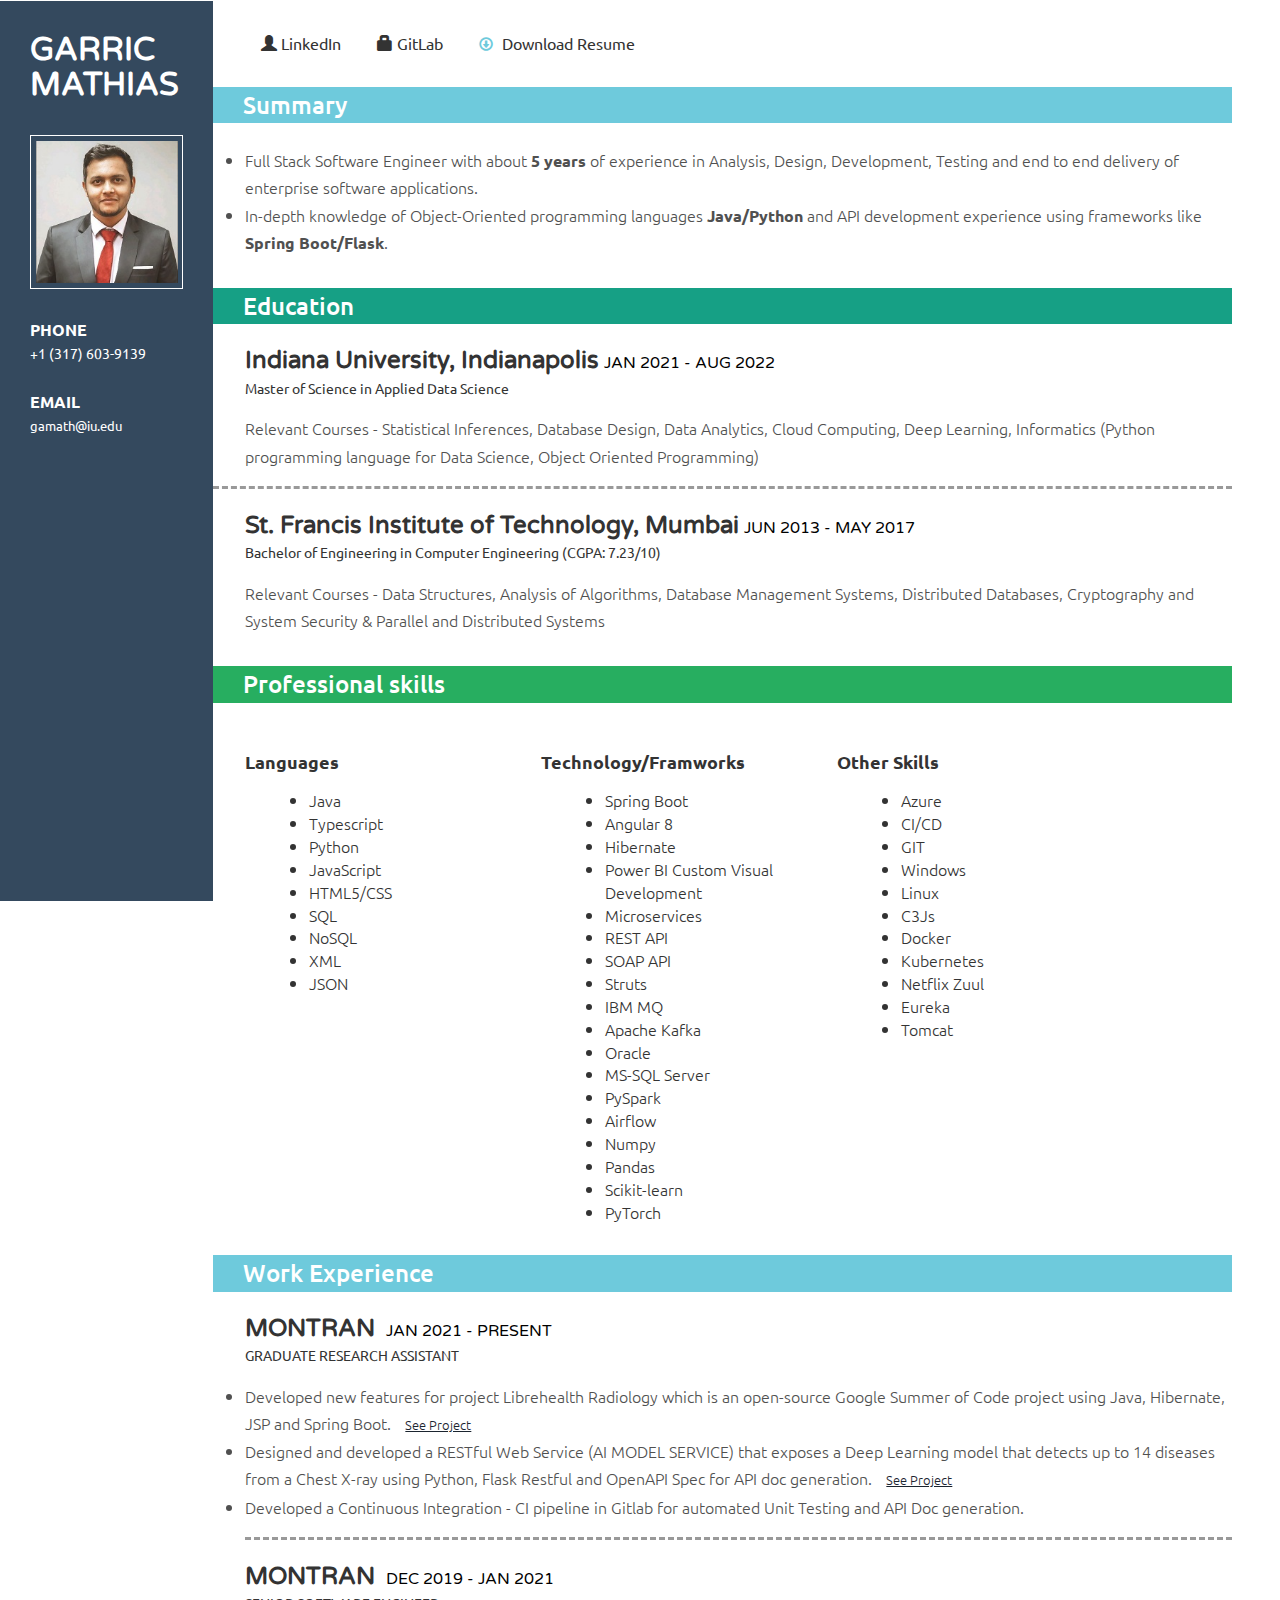
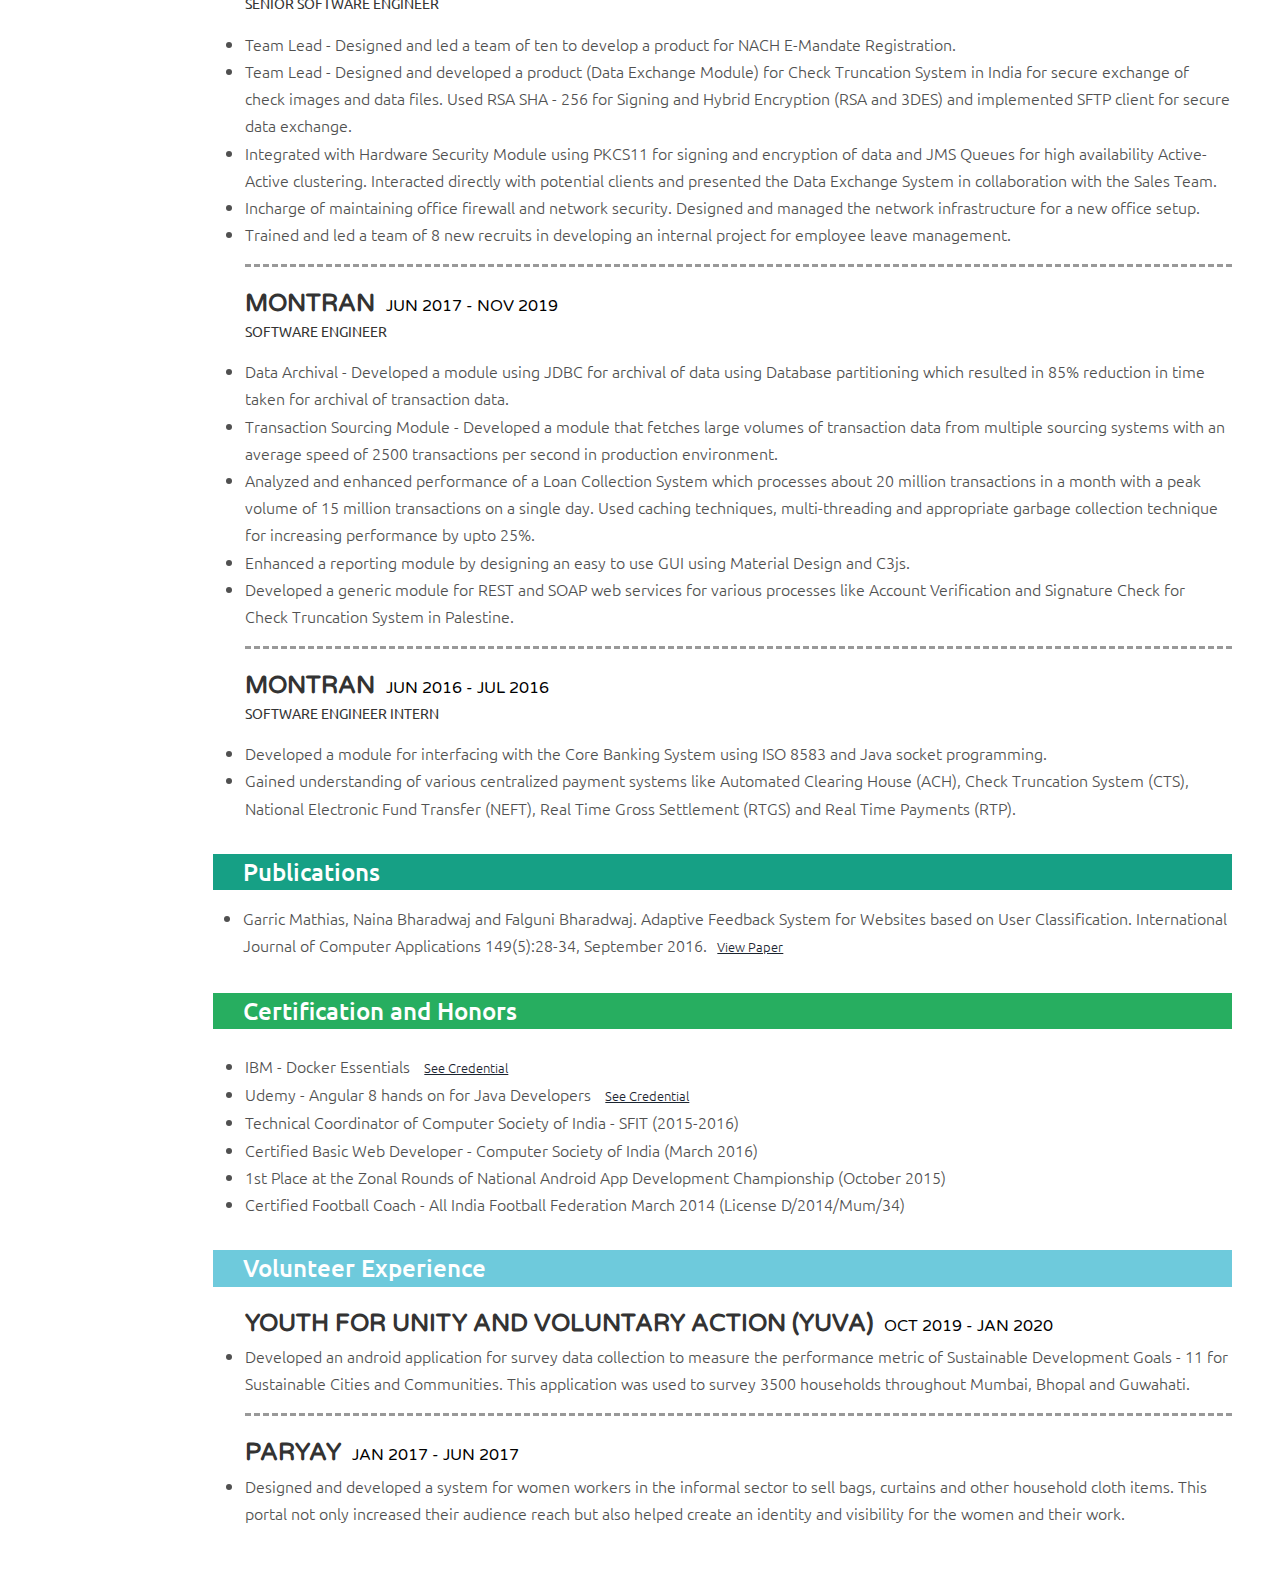
==== commit 4b88af8d: "Update index.html" ====
--- a/index.html
+++ b/index.html
@@ -29,9 +29,9 @@
 			 <h3>EMAIL</h3>
 			 <p><a href="gamath@iu.edu">gamath@iu.edu</a></p>
 			 <address>
-			 <h3>ADDRESS</h3>
-			 <!-- <span>805 Lockefield Street</span>-->
-			 <span>Indianapolis - 46202</span>
+			 <!--<h3>ADDRESS</h3>
+			  <span>805 Lockefield Street</span>
+			 <span>Indianapolis - 46202</span> -->
 			 <!-- <span>Indiana, USA</span> -->
 			 </address>
 			 
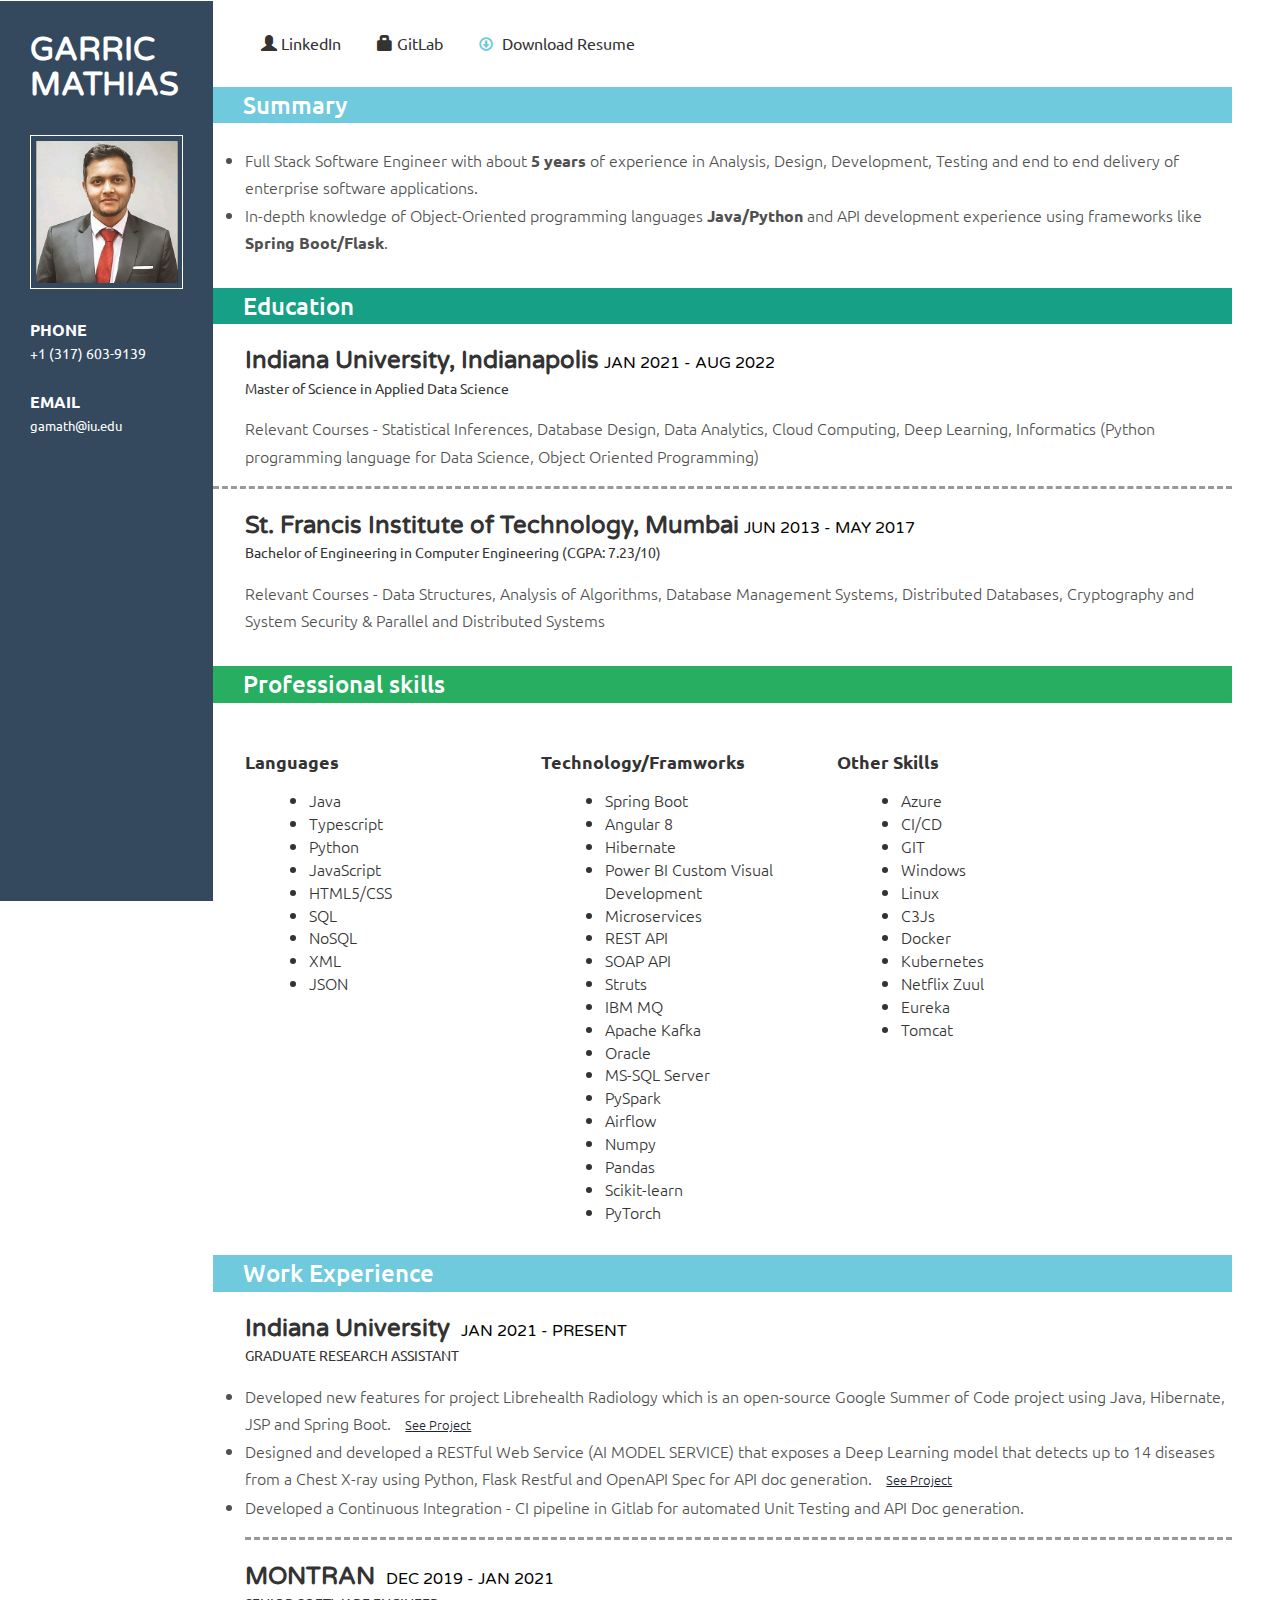
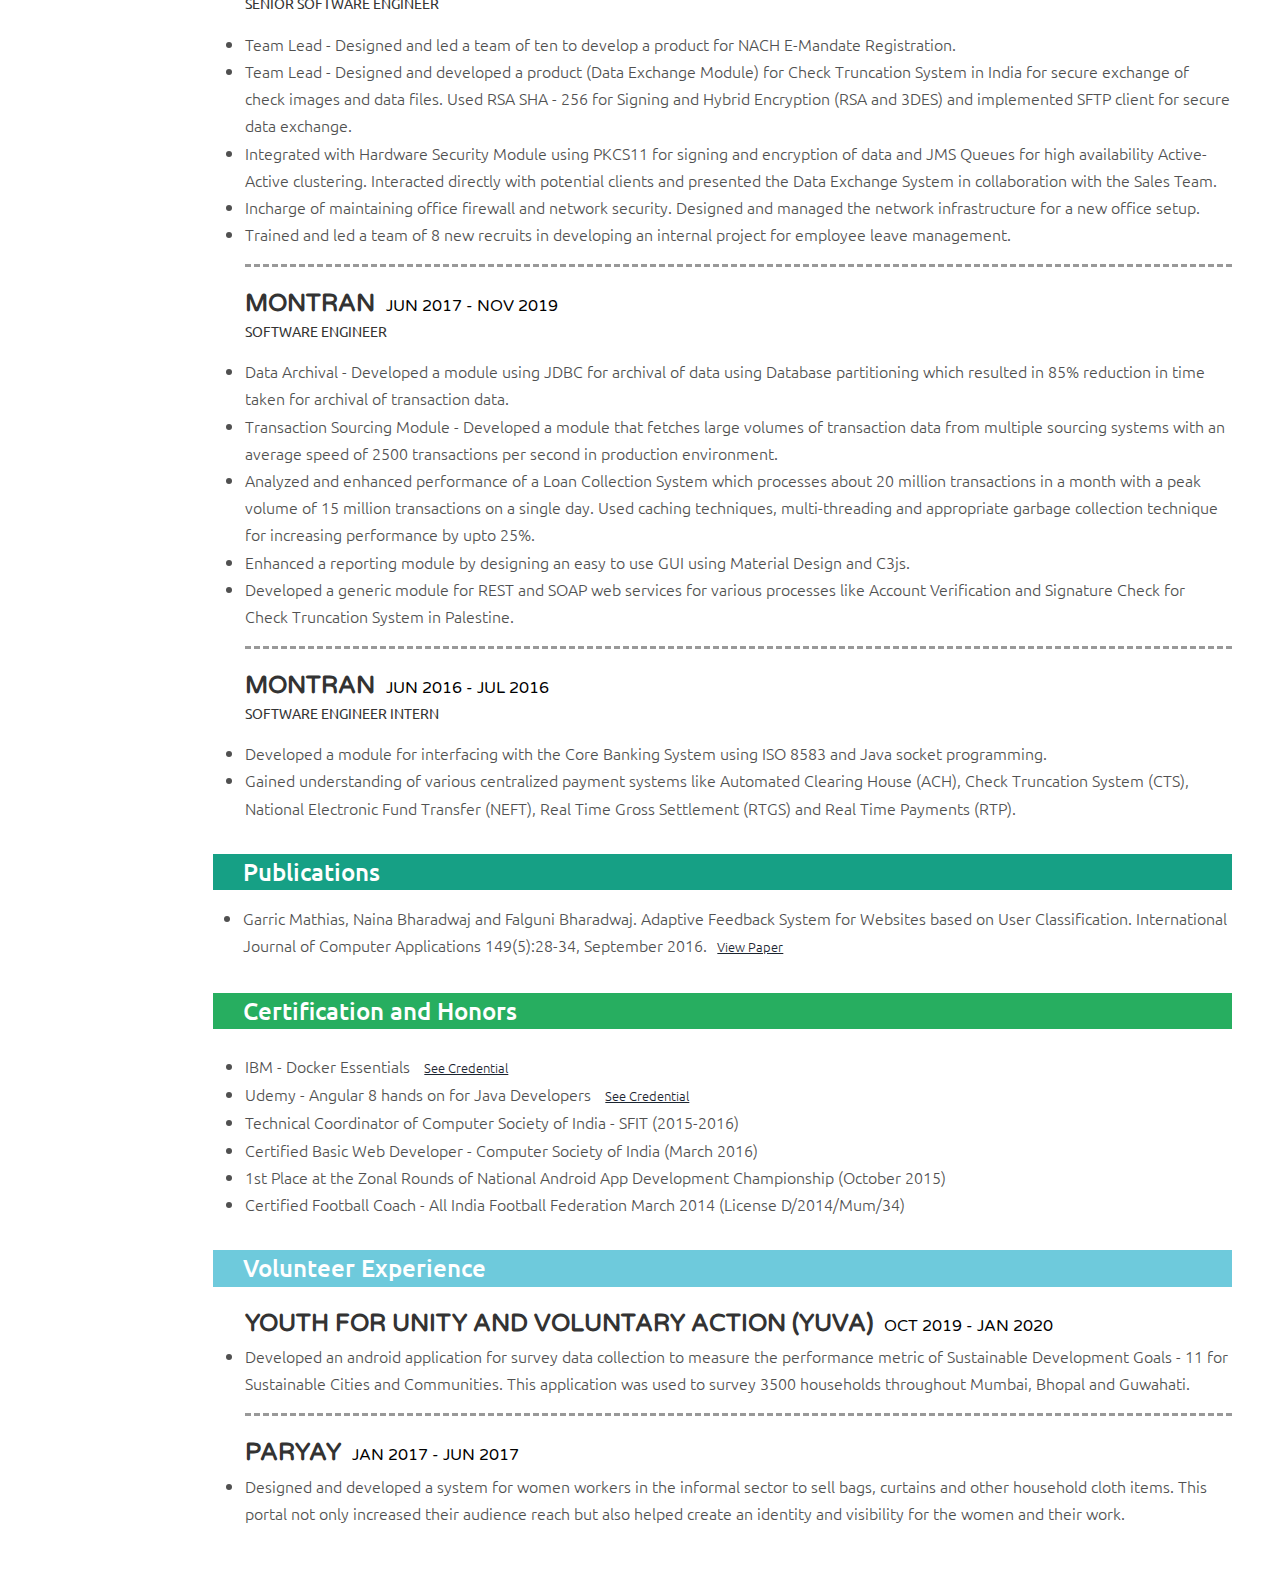
==== commit 487b0d2c: "Update index.html" ====
--- a/index.html
+++ b/index.html
@@ -164,7 +164,7 @@
 		 <div class="education">
 			 <h3 class="clr1">Work Experience</h3>
 			 <div class="company_details">
-				 <h4>MONTRAN <span>JAN 2021 - PRESENT</span></h4>
+				 <h4>Indiana University <span>JAN 2021 - PRESENT</span></h4>
 				 <h6>GRADUATE RESEARCH ASSISTANT</h6>
 					<ul>
 						<li>
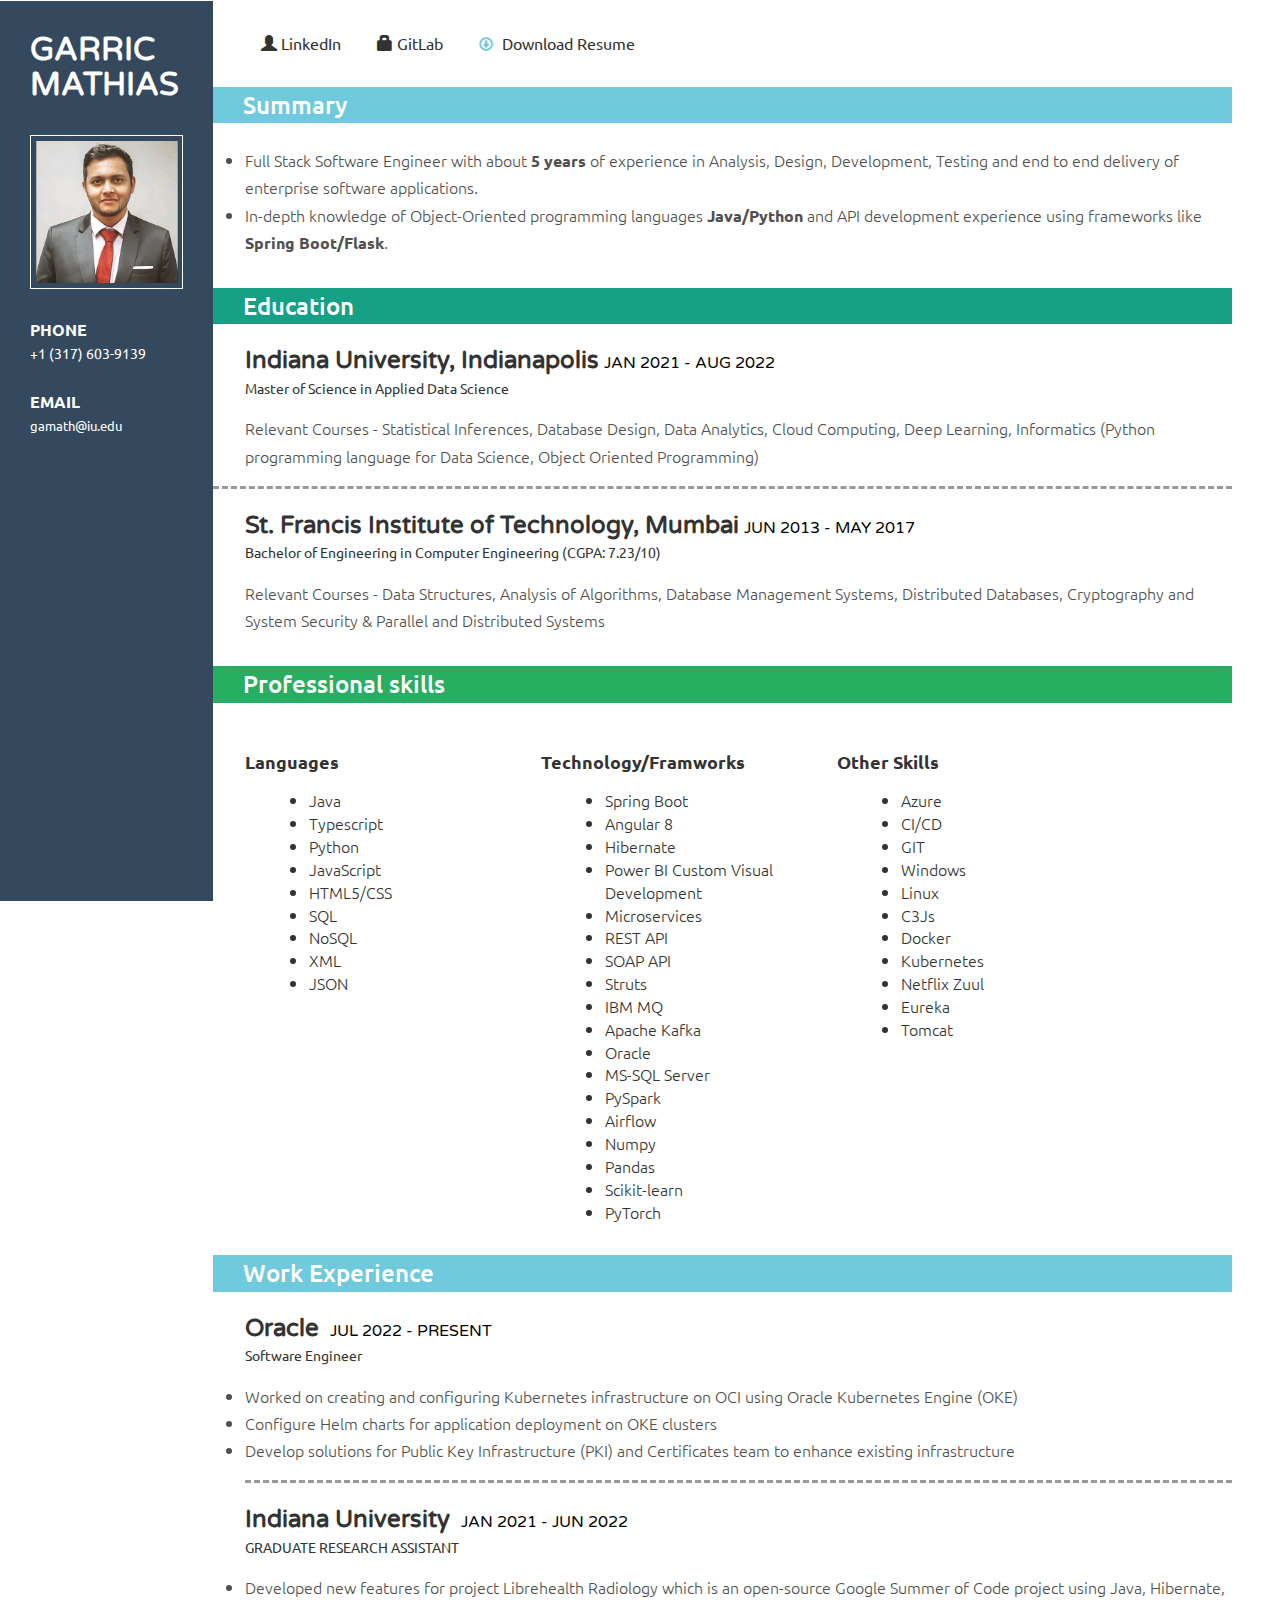
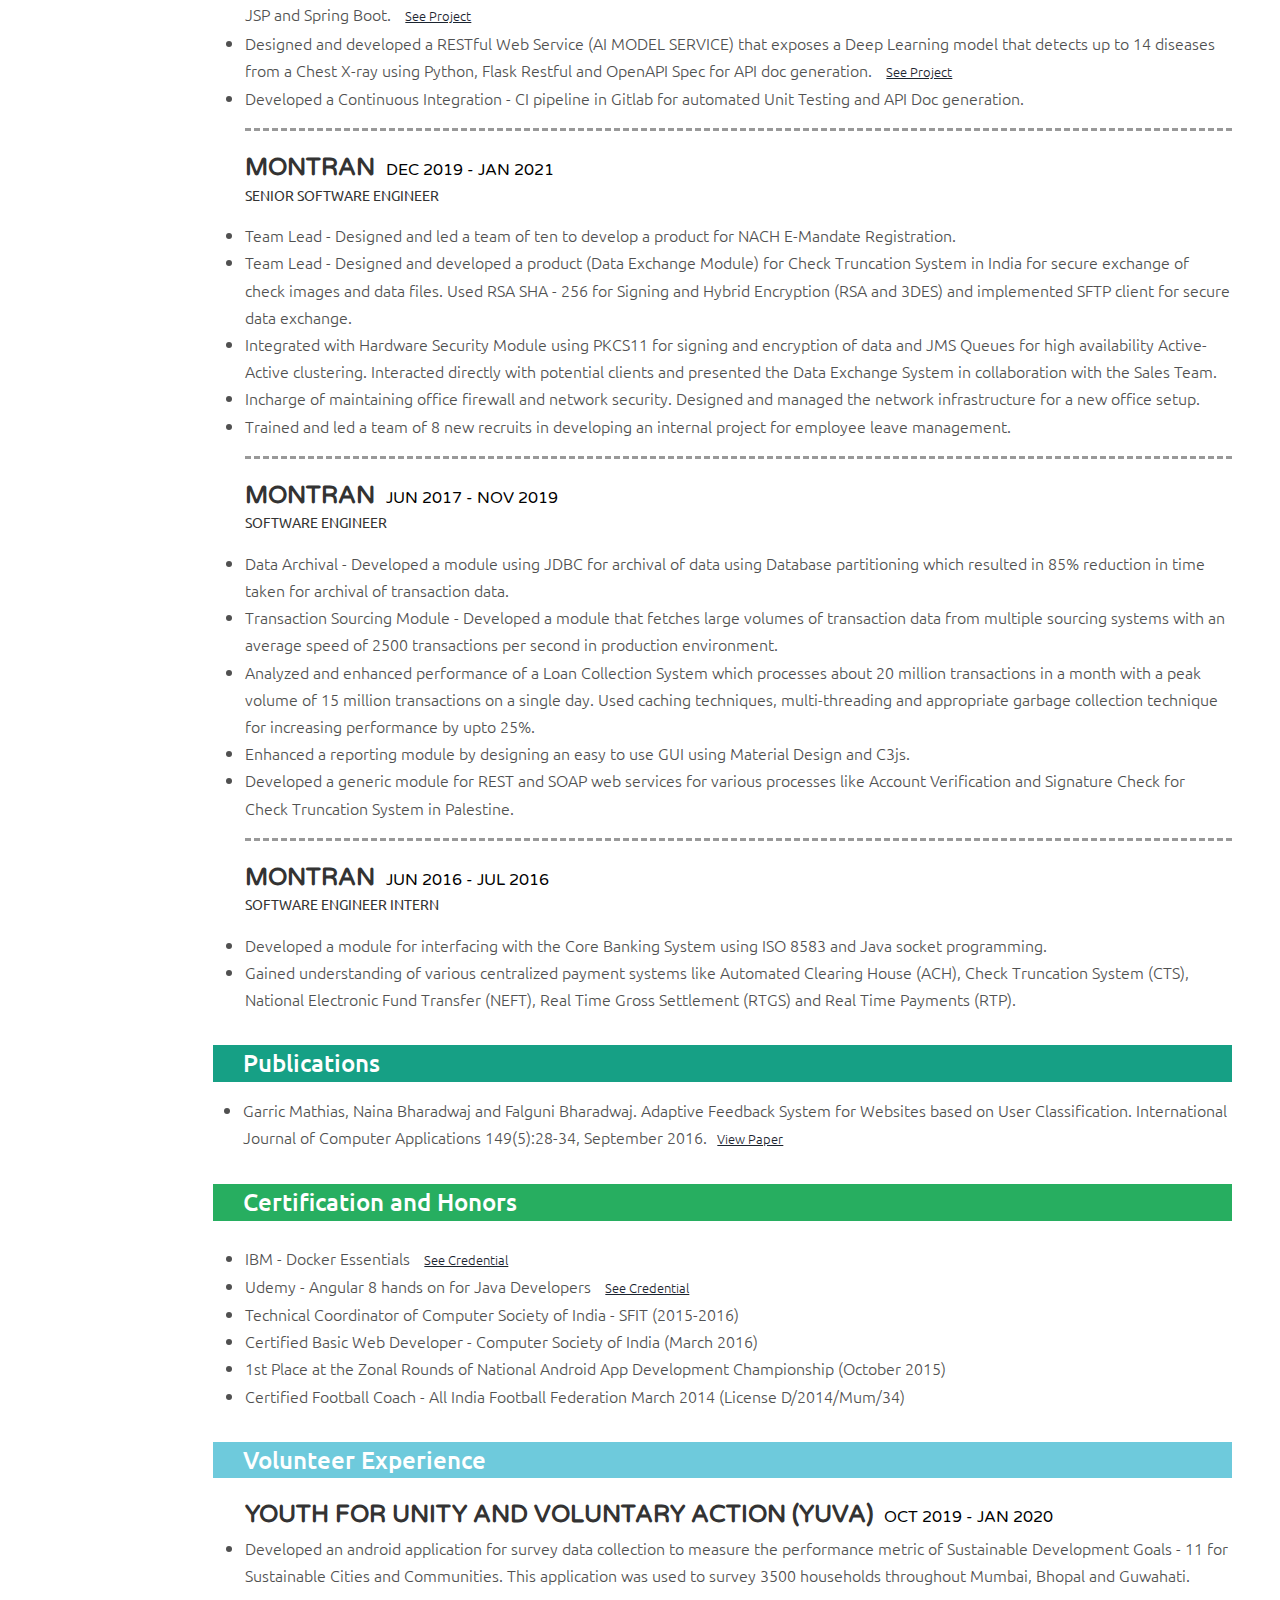
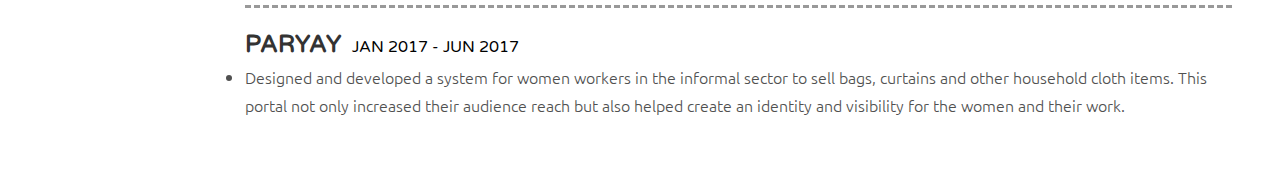
==== commit a3c06a67: "Update index.html" ====
--- a/index.html
+++ b/index.html
@@ -164,7 +164,24 @@
 		 <div class="education">
 			 <h3 class="clr1">Work Experience</h3>
 			 <div class="company_details">
-				 <h4>Indiana University <span>JAN 2021 - PRESENT</span></h4>
+				 <h4>Oracle <span>JUL 2022 - PRESENT</span></h4>
+				 <h6>Software Engineer</h6>
+					<ul>
+						<li>
+							Worked on creating and configuring Kubernetes infrastructure on OCI using Oracle Kubernetes Engine (OKE)
+						</li>
+						<li>
+							Configure Helm charts for application deployment on OKE clusters
+						</li> 
+						<li>
+							Develop solutions for Public Key Infrastructure (PKI) and Certificates team to enhance existing infrastructure
+						</li>
+					</ul>
+				<p class="cmpny1">
+				</p>
+			 </div>
+			 <div class="company_details">
+				 <h4>Indiana University <span>JAN 2021 - JUN 2022</span></h4>
 				 <h6>GRADUATE RESEARCH ASSISTANT</h6>
 					<ul>
 						<li>
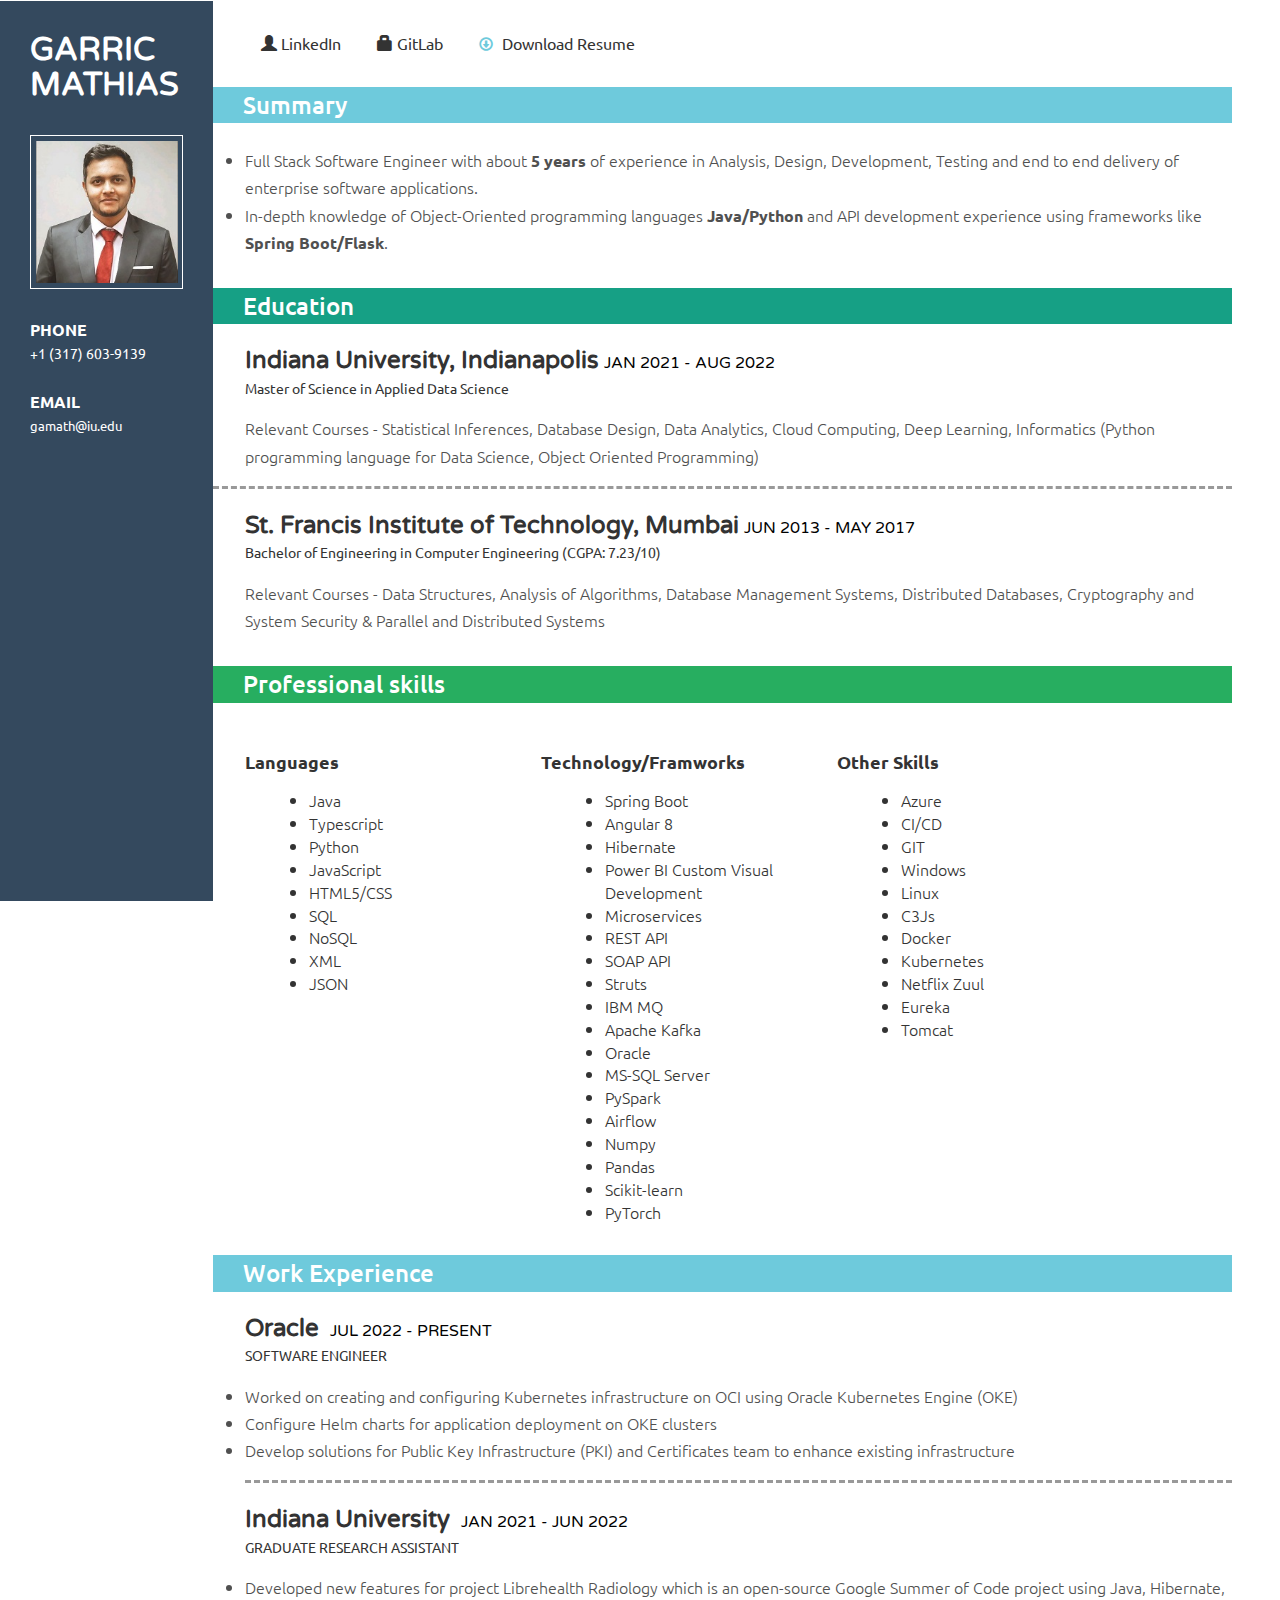
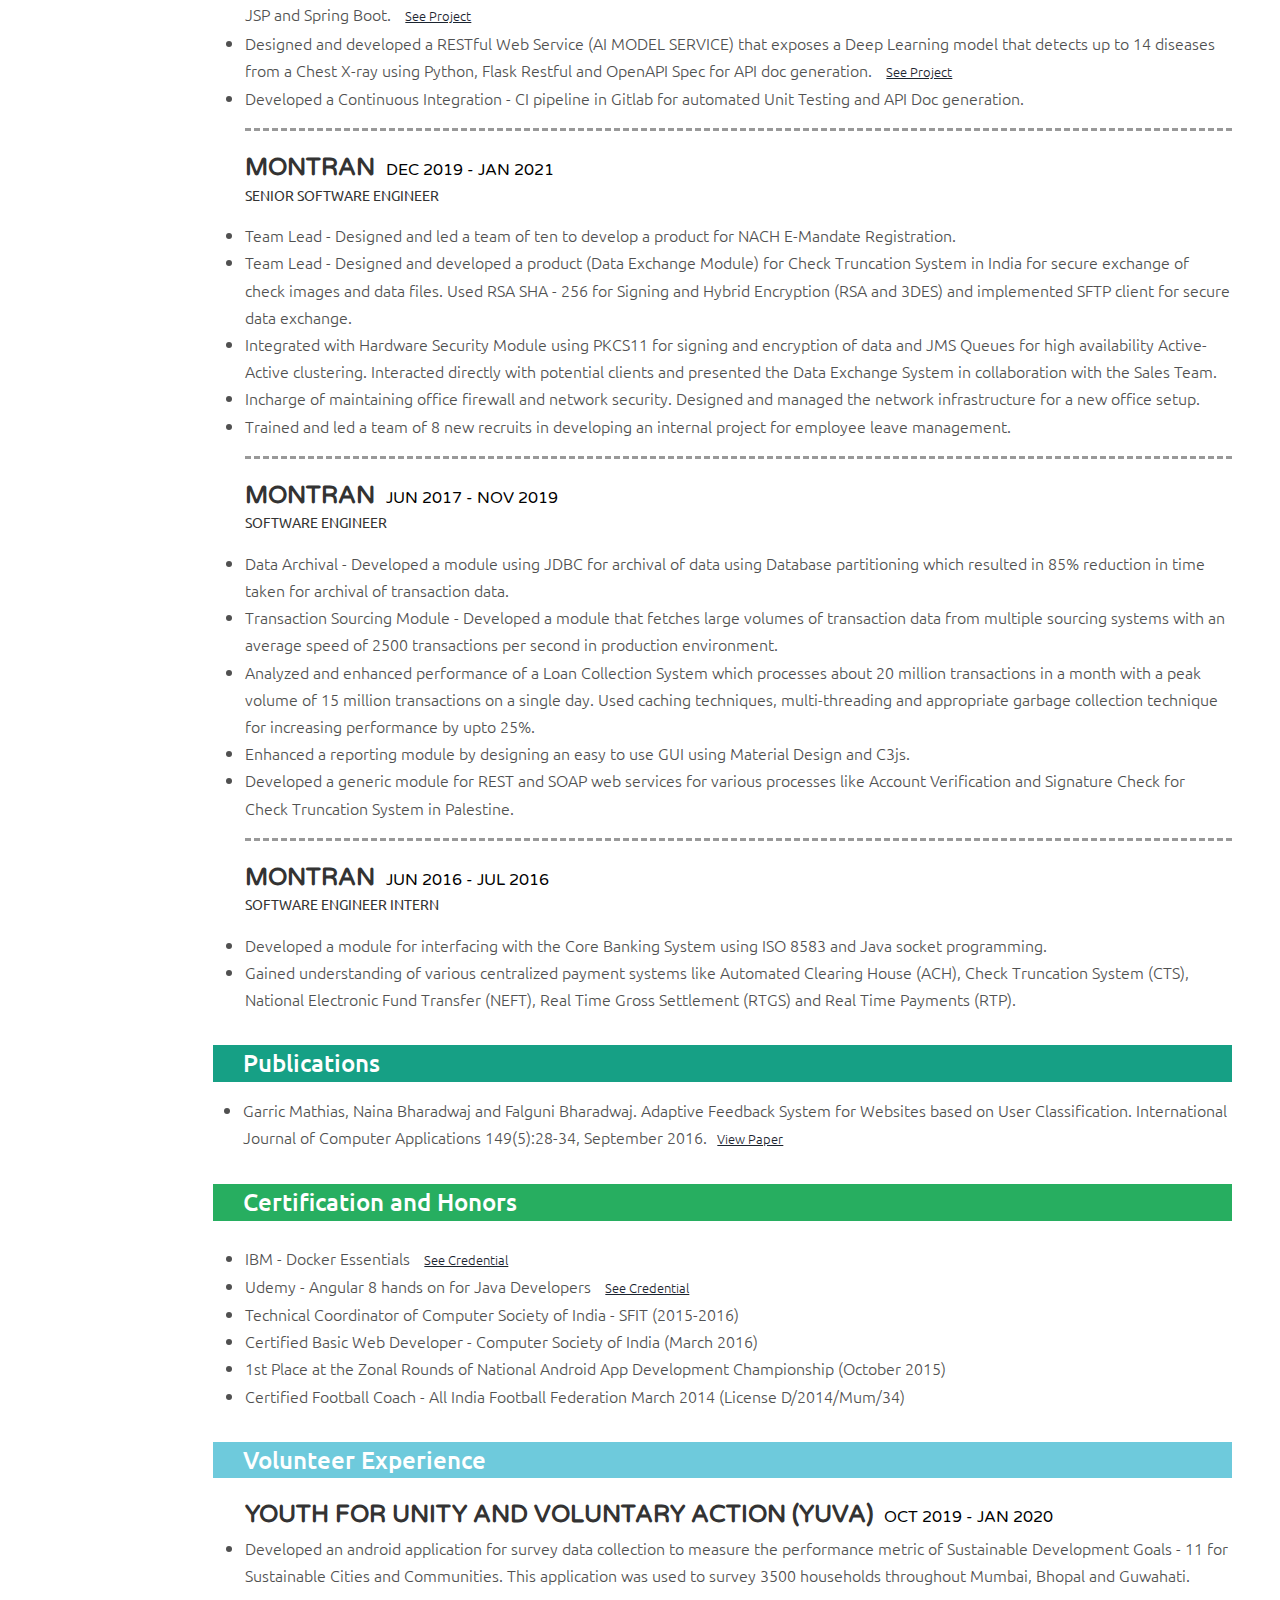
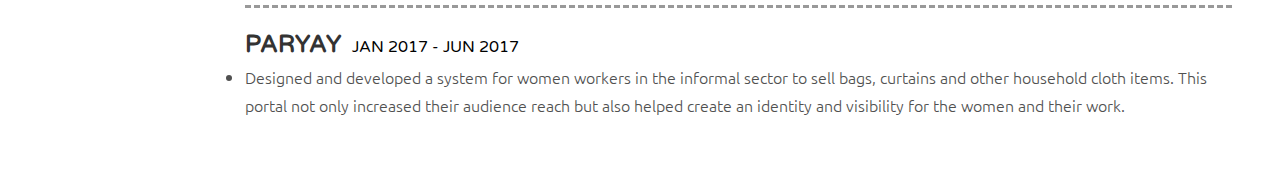
==== commit abcd4f53: "Update index.html" ====
--- a/index.html
+++ b/index.html
@@ -165,7 +165,7 @@
 			 <h3 class="clr1">Work Experience</h3>
 			 <div class="company_details">
 				 <h4>Oracle <span>JUL 2022 - PRESENT</span></h4>
-				 <h6>Software Engineer</h6>
+				 <h6>SOFTWARE ENGINEER</h6>
 					<ul>
 						<li>
 							Worked on creating and configuring Kubernetes infrastructure on OCI using Oracle Kubernetes Engine (OKE)
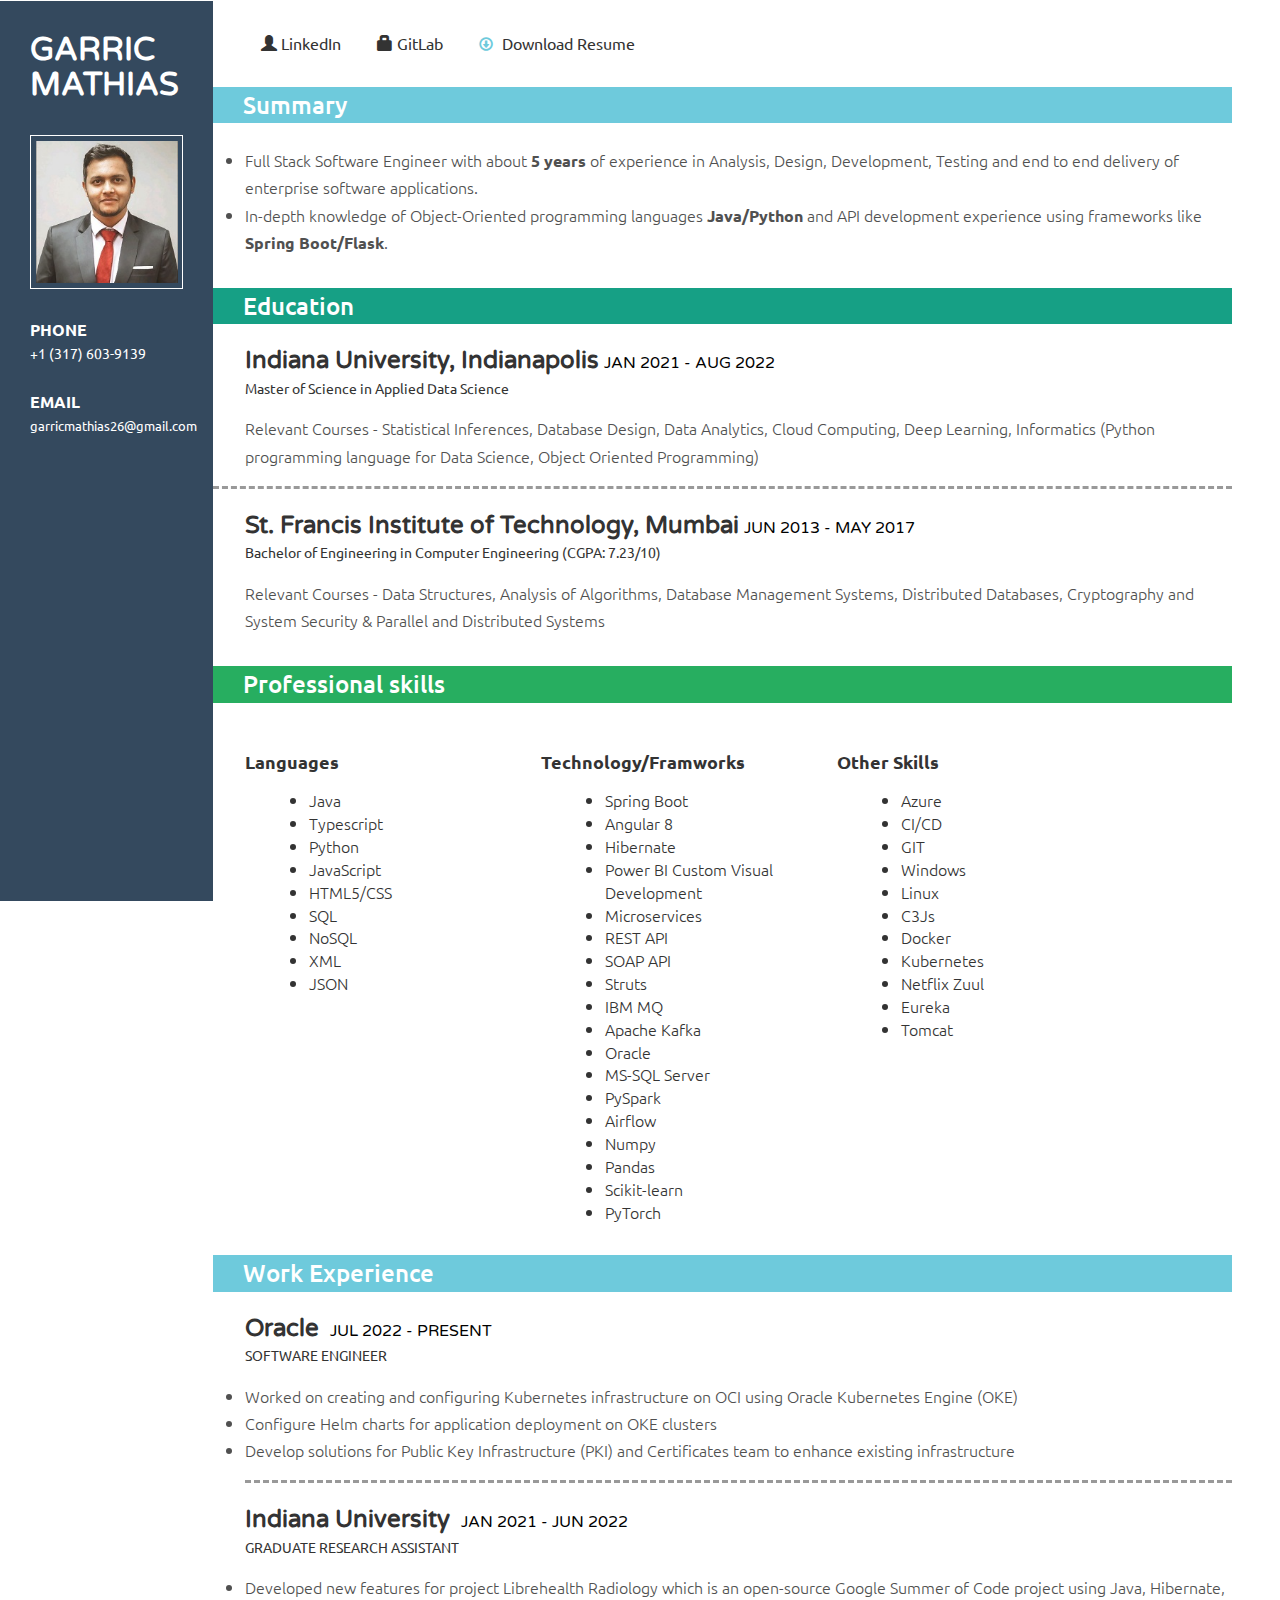
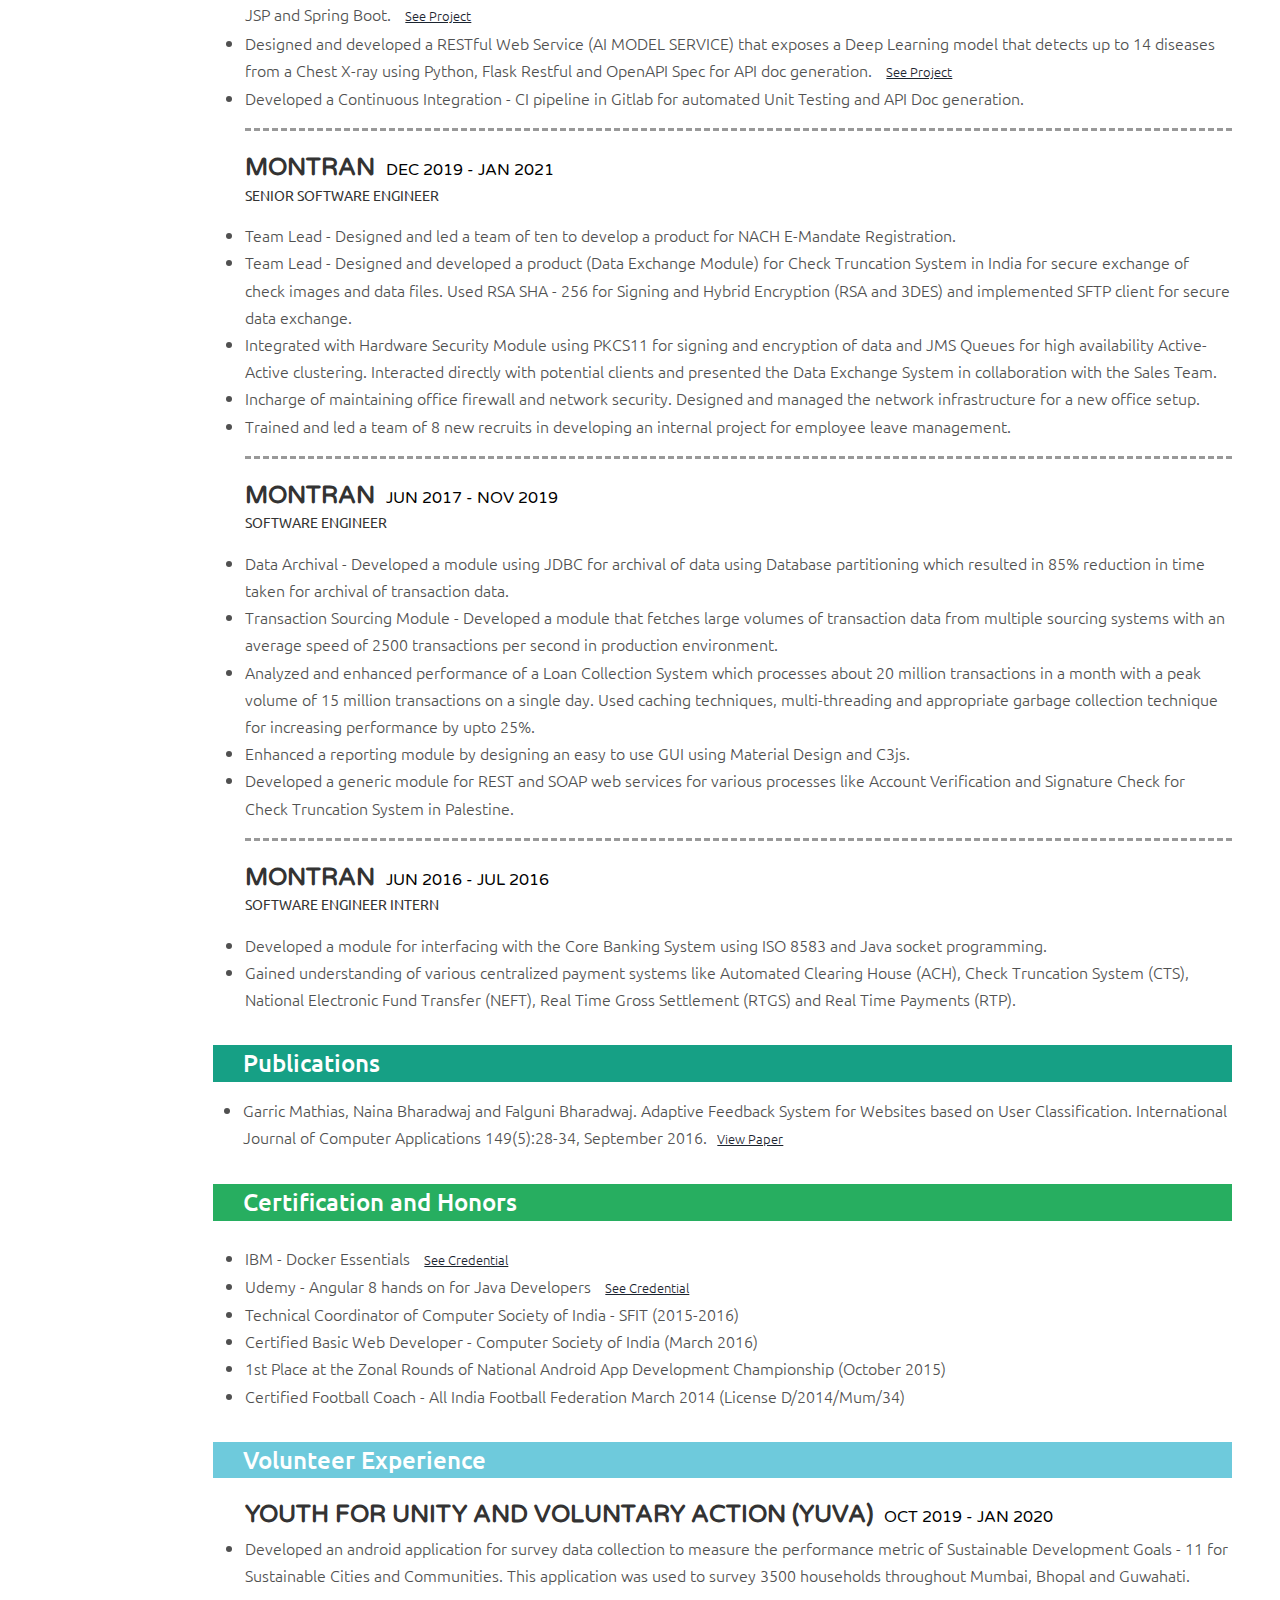
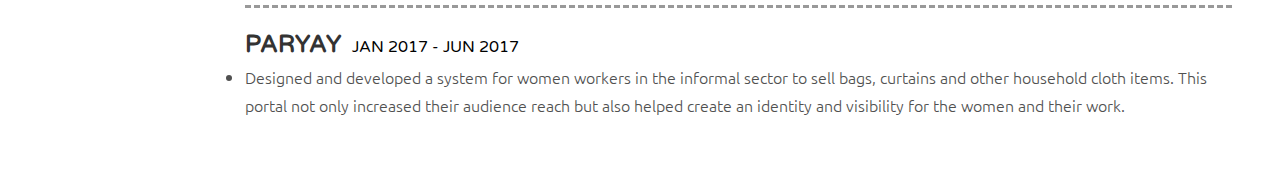
==== commit 8b322d8c: "Update index.html" ====
--- a/index.html
+++ b/index.html
@@ -27,12 +27,12 @@
 			 <h3>PHONE</h3>
 			 <p>+1 (317) 603-9139  </p>
 			 <h3>EMAIL</h3>
-			 <p><a href="gamath@iu.edu">gamath@iu.edu</a></p>
+			 <p><a href="garricmathias26@gmail.com">garricmathias26@gmail.com</a></p>
 			 <address>
 			 <!--<h3>ADDRESS</h3>
 			  <span>805 Lockefield Street</span>
 			 <span>Indianapolis - 46202</span> -->
-			 <!-- <span>Indiana, USA</span> -->
+			 <!-- <span>CA, USA</span> -->
 			 </address>
 			 
 		</div>
